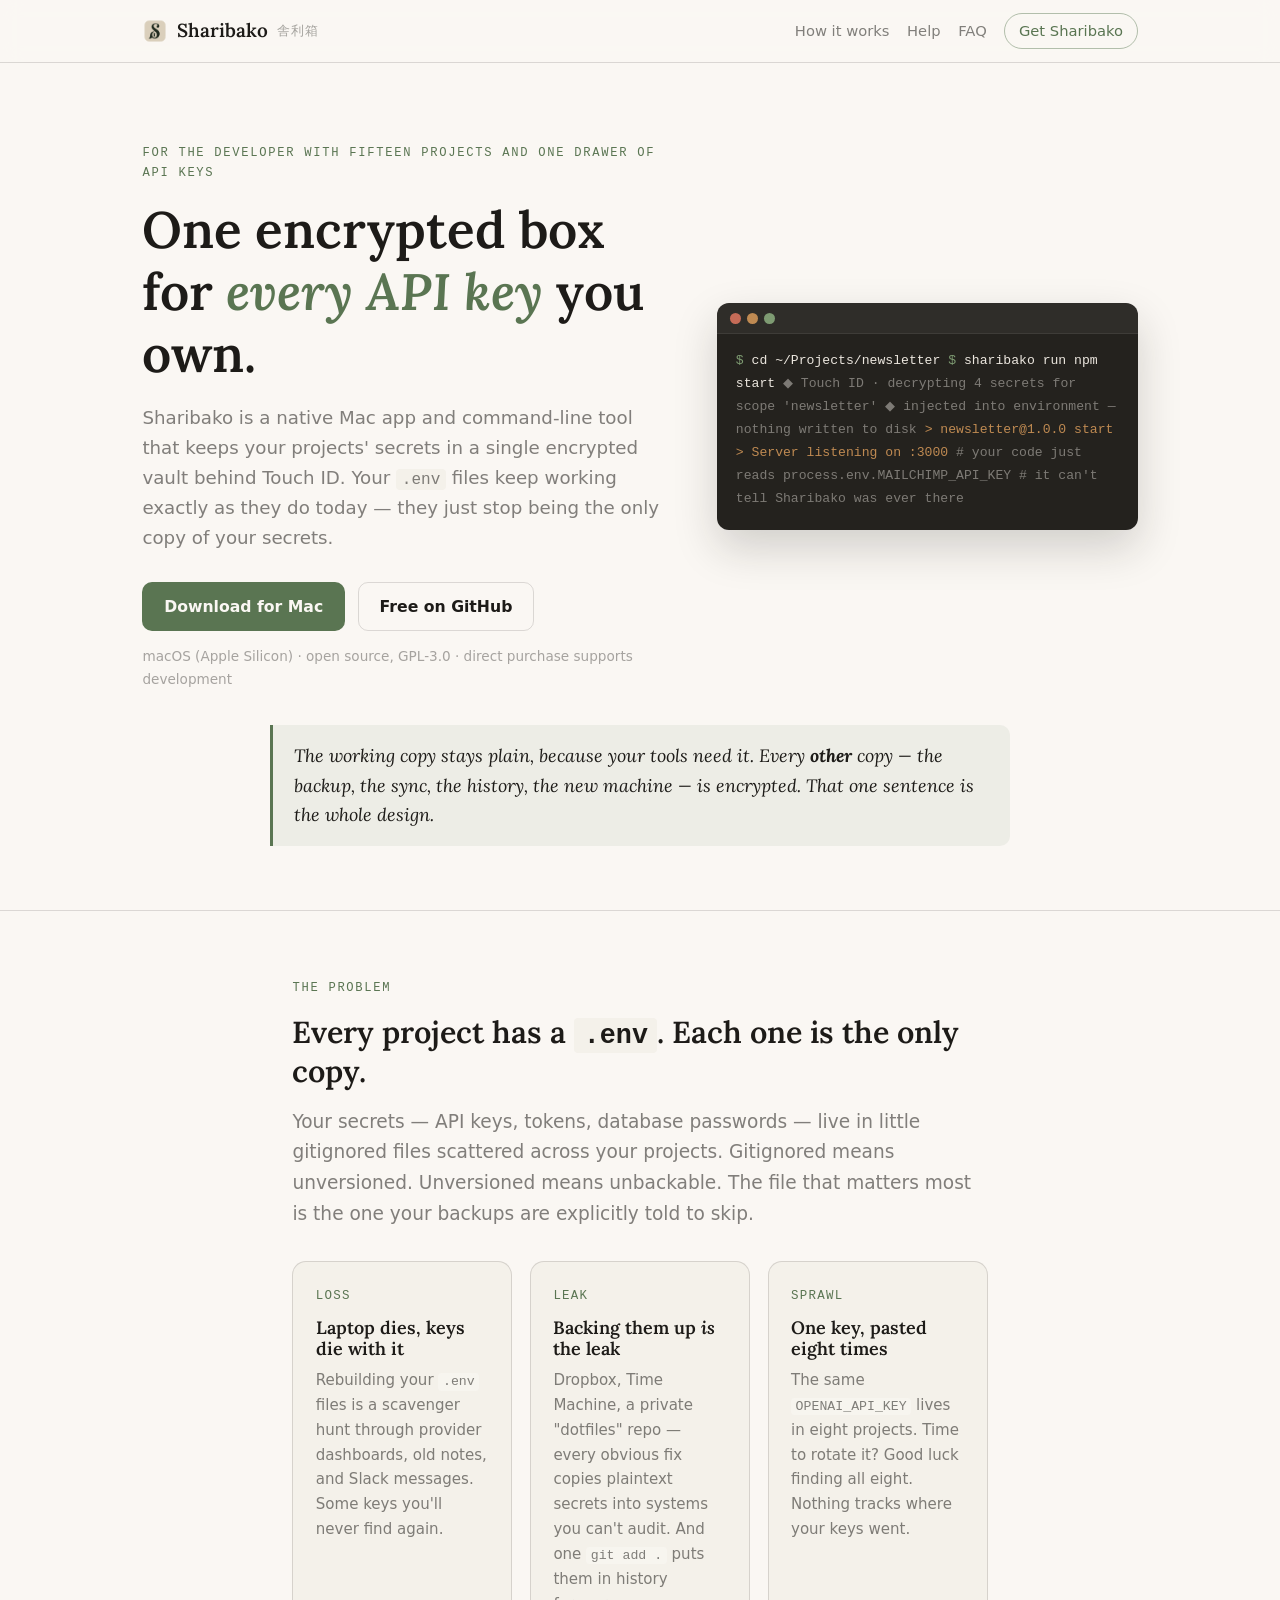
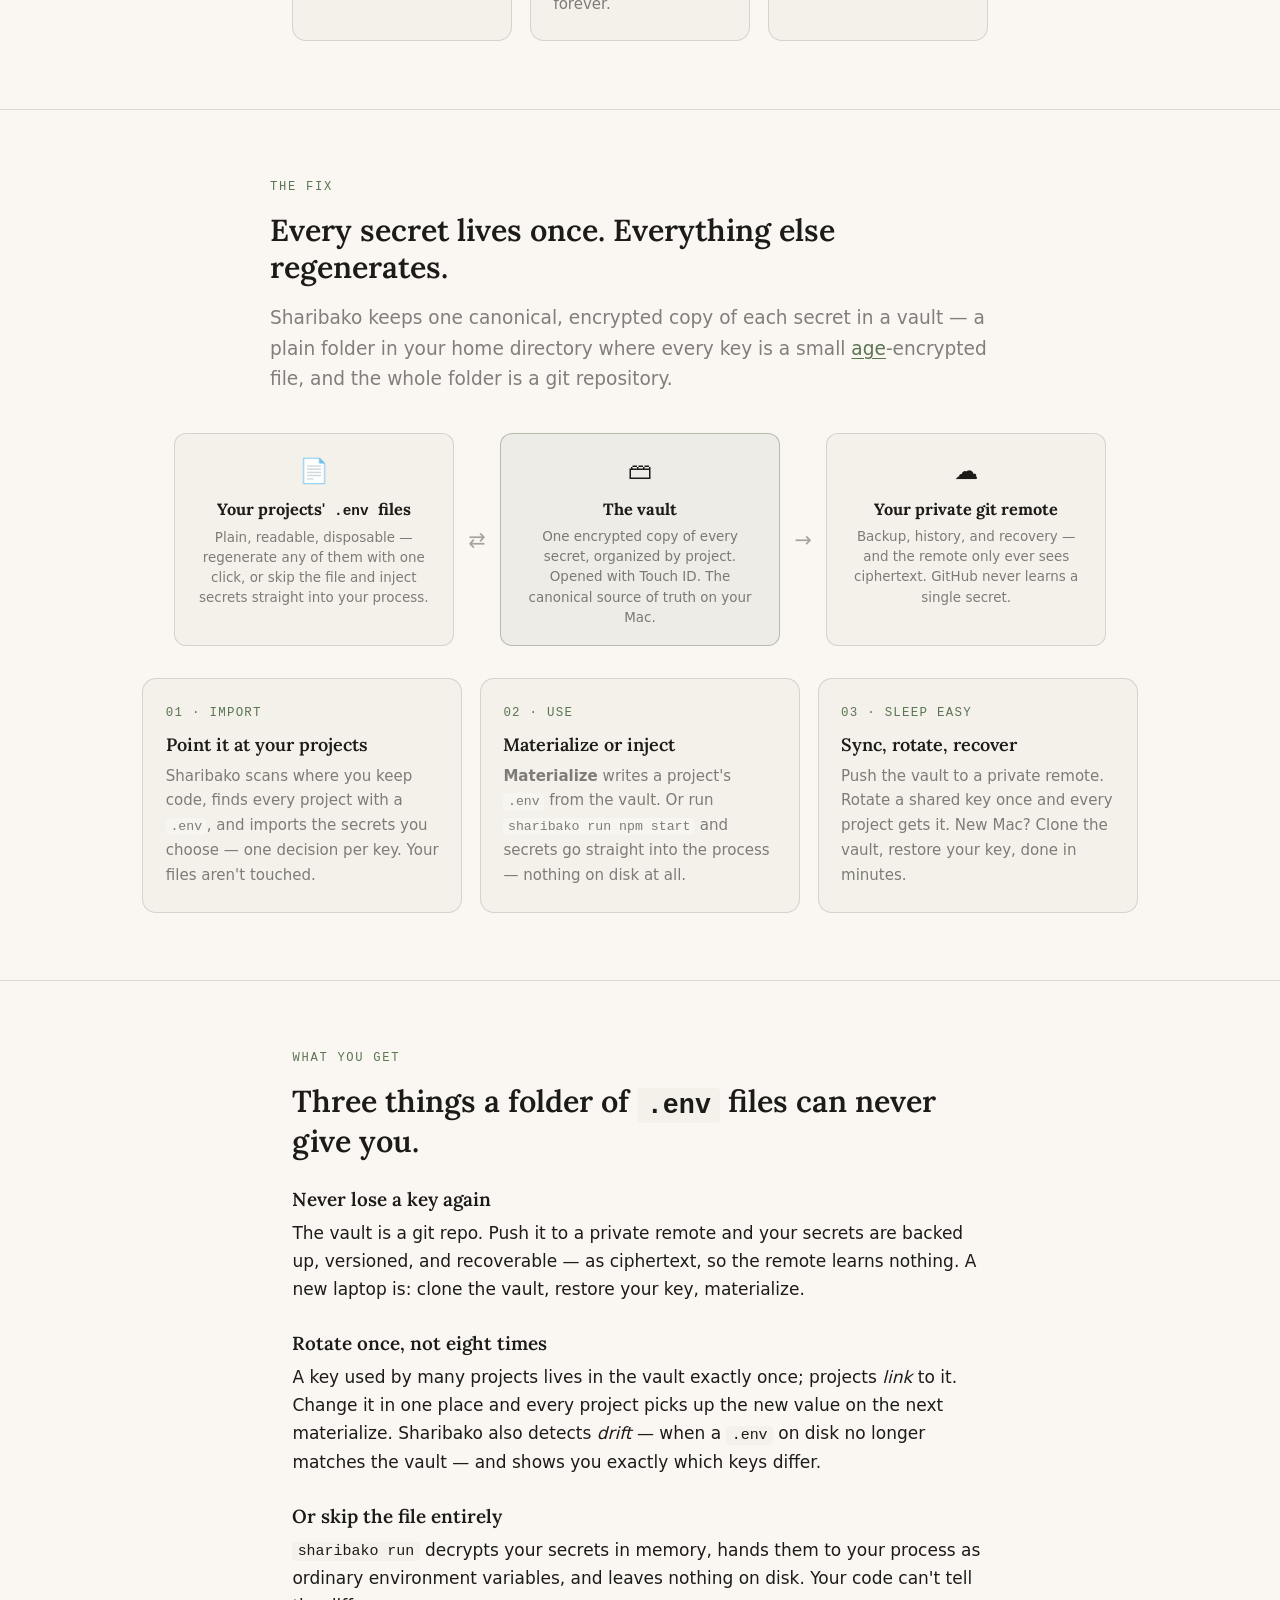
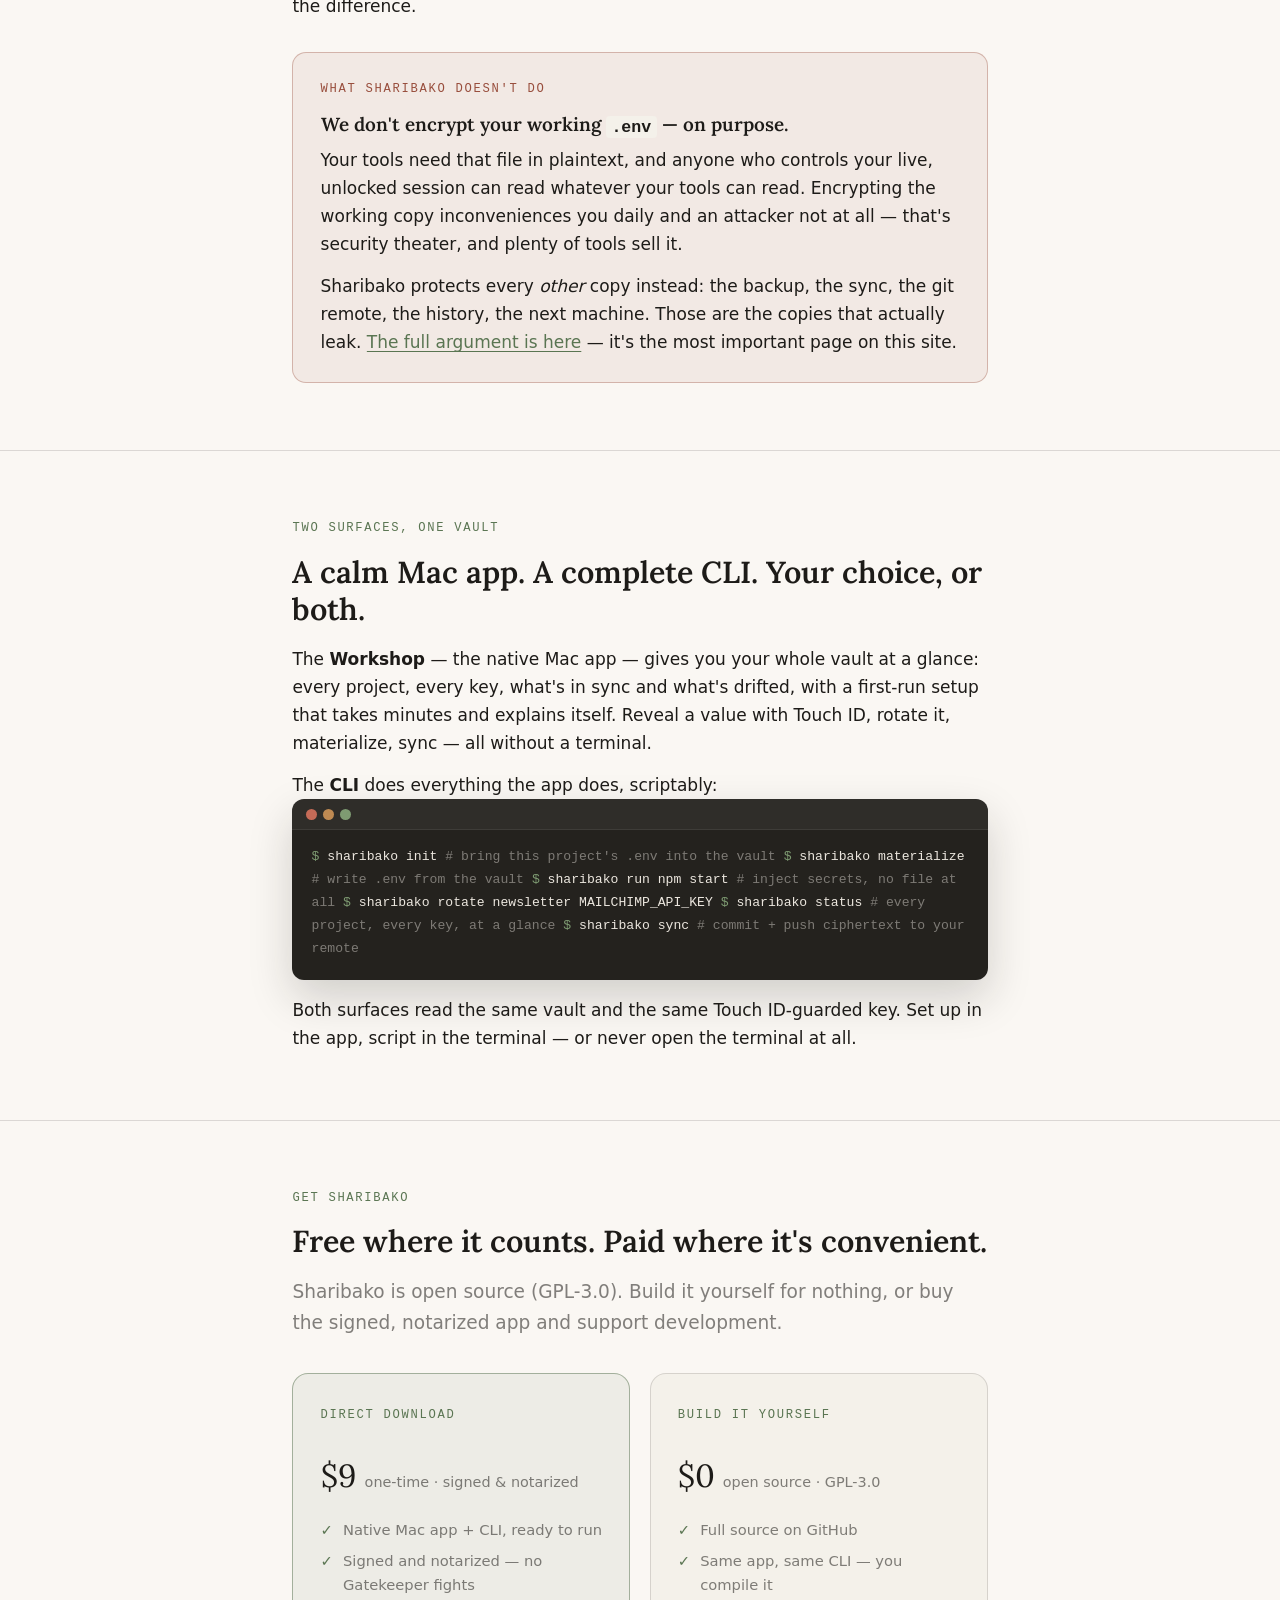
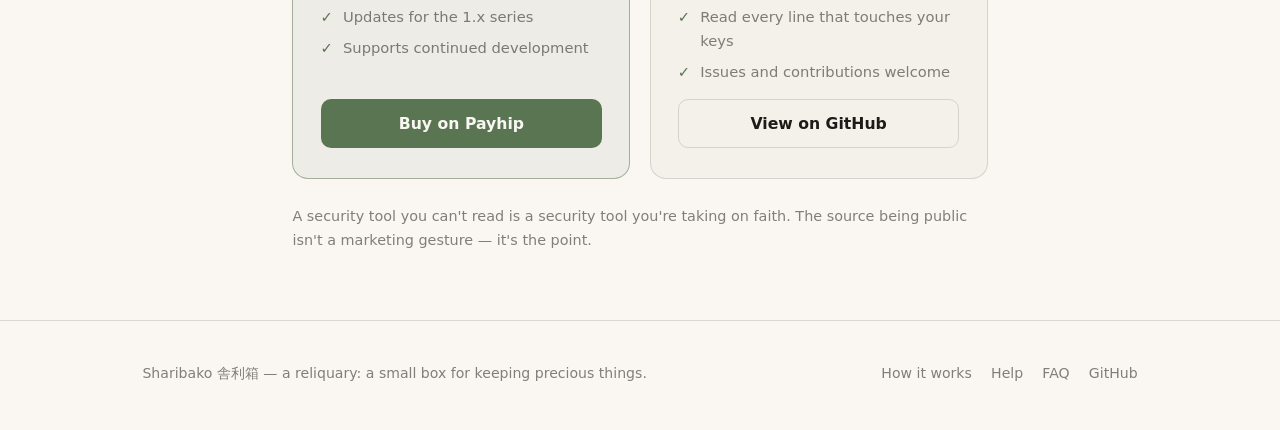
==== index.html @ b9de1b6c "Sharibako site — first pass Landing page (audience-clear hero, theater honesty blurb, Payhip + GitHu" ====
<!DOCTYPE html>
<html lang="en">
<head>
  <meta charset="UTF-8" />
  <meta name="viewport" content="width=device-width, initial-scale=1.0" />
  <title>Sharibako — One encrypted box for every API key you own</title>
  <meta name="description" content="A native Mac app and CLI that keeps your projects' API keys and .env secrets in one encrypted, git-backed vault behind Touch ID. Your .env files keep working — they just stop being the only copy. Free on GitHub or direct download." />
  <meta property="og:type" content="website" />
  <meta property="og:title" content="Sharibako — One encrypted box for every API key you own" />
  <meta property="og:description" content="Your .env files keep working exactly as they do today. They just stop being the only copy of your secrets." />
  <meta property="og:image" content="https://sharibako.sageframe.net/assets/icons/og-image.png" />
  <meta property="og:url" content="https://sharibako.sageframe.net" />
  <link rel="canonical" href="https://sharibako.sageframe.net/" />
  <link rel="icon" type="image/png" sizes="32x32" href="assets/icons/favicon-32.png" />
  <link rel="icon" type="image/png" sizes="192x192" href="assets/icons/favicon-192.png" />
  <link rel="apple-touch-icon" href="assets/icons/apple-touch-icon.png" />
  <link rel="preconnect" href="https://fonts.googleapis.com" />
  <link rel="preconnect" href="https://fonts.gstatic.com" crossorigin />
  <link href="https://fonts.googleapis.com/css2?family=Lora:ital,wght@0,400;0,600;1,400;1,600&display=swap" rel="stylesheet" />
  <link rel="stylesheet" href="assets/css/site.css" />
  <script type="application/ld+json">
  {
    "@context": "https://schema.org",
    "@type": "SoftwareApplication",
    "name": "Sharibako",
    "description": "A native Mac app and CLI that keeps development secrets in one encrypted, git-backed vault behind Touch ID, and regenerates project .env files on demand.",
    "applicationCategory": "DeveloperApplication",
    "operatingSystem": ["macOS"],
    "url": "https://sharibako.sageframe.net",
    "offers": [
      { "@type": "Offer", "price": "0", "priceCurrency": "USD", "description": "Free on GitHub (GPL-3.0)" }
    ],
    "author": { "@type": "Person", "name": "Andrew T. Marcus" },
    "license": "https://www.gnu.org/licenses/gpl-3.0.html"
  }
  </script>
</head>
<body>

<header class="site-header">
  <div class="header-inner">
    <a class="wordmark" href="/">
      <img src="assets/icons/app-icon.png" alt="" />
      Sharibako <span class="kanji">舎利箱</span>
    </a>
    <nav class="site-nav">
      <a href="how-it-works.html">How it works</a>
      <a href="help.html">Help</a>
      <a href="faq.html">FAQ</a>
      <a class="nav-cta" href="#get">Get Sharibako</a>
    </nav>
  </div>
</header>

<!-- ============ HERO ============ -->
<div class="hero">
  <div class="page">
    <div class="hero-grid">
      <div>
        <div class="kicker">For the developer with fifteen projects and one drawer of API keys</div>
        <h1>One encrypted box for <em>every API key</em> you own.</h1>
        <p class="sub">
          Sharibako is a native Mac app and command-line tool that keeps your projects'
          secrets in a single encrypted vault behind Touch&nbsp;ID. Your
          <code>.env</code> files keep working exactly as they do today — they just
          stop being the only copy of your secrets.
        </p>
        <div class="hero-actions">
          <a class="btn btn-primary" href="#get">Download for Mac</a>
          <a class="btn btn-ghost" href="https://github.com/sageframe-no-kaji/sharibako" target="_blank" rel="noopener">Free on GitHub</a>
        </div>
        <p class="hero-note">macOS (Apple Silicon) · open source, GPL-3.0 · direct purchase supports development</p>
      </div>
      <div>
        <div class="terminal" aria-label="Terminal example">
          <div class="terminal-bar"><span></span><span></span><span></span></div>
          <div class="terminal-body"><span class="p">$</span> cd ~/Projects/newsletter
<span class="p">$</span> sharibako run npm start
<span class="c">◆ Touch ID · decrypting 4 secrets for scope 'newsletter'</span>
<span class="c">◆ injected into environment — nothing written to disk</span>

<span class="k">&gt; newsletter@1.0.0 start</span>
<span class="k">&gt; Server listening on :3000</span>

<span class="c"># your code just reads process.env.MAILCHIMP_API_KEY</span>
<span class="c"># it can't tell Sharibako was ever there</span></div>
        </div>
      </div>
    </div>
    <div class="principle narrow">
      The working copy stays plain, because your tools need it.
      Every <strong>other</strong> copy — the backup, the sync, the history, the
      new machine — is encrypted. That one sentence is the whole design.
    </div>
  </div>
</div>

<!-- ============ THE PROBLEM ============ -->
<section>
  <div class="page narrow">
    <div class="kicker">The problem</div>
    <h2>Every project has a <code>.env</code>. Each one is the only copy.</h2>
    <p class="lede">
      Your secrets — API keys, tokens, database passwords — live in little
      gitignored files scattered across your projects. Gitignored means
      unversioned. Unversioned means unbackable. The file that matters most is
      the one your backups are explicitly told to skip.
    </p>
    <div class="cards">
      <div class="card">
        <div class="num">LOSS</div>
        <h3>Laptop dies, keys die with it</h3>
        <p>Rebuilding your <code>.env</code> files is a scavenger hunt through
        provider dashboards, old notes, and Slack messages. Some keys you'll
        never find again.</p>
      </div>
      <div class="card">
        <div class="num">LEAK</div>
        <h3>Backing them up <em>is</em> the leak</h3>
        <p>Dropbox, Time Machine, a private "dotfiles" repo — every obvious fix
        copies plaintext secrets into systems you can't audit. And one
        <code>git add .</code> puts them in history forever.</p>
      </div>
      <div class="card">
        <div class="num">SPRAWL</div>
        <h3>One key, pasted eight times</h3>
        <p>The same <code>OPENAI_API_KEY</code> lives in eight projects. Time to
        rotate it? Good luck finding all eight. Nothing tracks where your keys
        went.</p>
      </div>
    </div>
  </div>
</section>

<!-- ============ HOW IT WORKS ============ -->
<section>
  <div class="page">
    <div class="narrow">
      <div class="kicker">The fix</div>
      <h2>Every secret lives once. Everything else regenerates.</h2>
      <p class="lede">
        Sharibako keeps one canonical, encrypted copy of each secret in a vault —
        a plain folder in your home directory where every key is a small
        <a href="https://age-encryption.org" target="_blank" rel="noopener">age</a>-encrypted
        file, and the whole folder is a git repository.
      </p>
    </div>

    <div class="flow" role="img" aria-label="Diagram: project .env files flow into the encrypted vault, which syncs to a private git remote">
      <div class="flow-node">
        <div class="glyph">📄</div>
        <h4>Your projects' <code>.env</code> files</h4>
        <p>Plain, readable, disposable — regenerate any of them with one click,
        or skip the file and inject secrets straight into your process.</p>
      </div>
      <div class="flow-arrow">⇄</div>
      <div class="flow-node vault">
        <div class="glyph">🗃</div>
        <h4>The vault</h4>
        <p>One encrypted copy of every secret, organized by project. Opened
        with Touch&nbsp;ID. The canonical source of truth on your Mac.</p>
      </div>
      <div class="flow-arrow">→</div>
      <div class="flow-node">
        <div class="glyph">☁︎</div>
        <h4>Your private git remote</h4>
        <p>Backup, history, and recovery — and the remote only ever sees
        ciphertext. GitHub never learns a single secret.</p>
      </div>
    </div>

    <div class="cards">
      <div class="card">
        <div class="num">01 · IMPORT</div>
        <h3>Point it at your projects</h3>
        <p>Sharibako scans where you keep code, finds every project with a
        <code>.env</code>, and imports the secrets you choose — one decision per
        key. Your files aren't touched.</p>
      </div>
      <div class="card">
        <div class="num">02 · USE</div>
        <h3>Materialize or inject</h3>
        <p><strong>Materialize</strong> writes a project's <code>.env</code> from
        the vault. Or run <code>sharibako run npm start</code> and secrets go
        straight into the process — nothing on disk at all.</p>
      </div>
      <div class="card">
        <div class="num">03 · SLEEP EASY</div>
        <h3>Sync, rotate, recover</h3>
        <p>Push the vault to a private remote. Rotate a shared key once and
        every project gets it. New Mac? Clone the vault, restore your key,
        done in minutes.</p>
      </div>
    </div>
  </div>
</section>

<!-- ============ VALUE ============ -->
<section>
  <div class="page narrow">
    <div class="kicker">What you get</div>
    <h2>Three things a folder of <code>.env</code> files can never give you.</h2>

    <h3>Never lose a key again</h3>
    <p>The vault is a git repo. Push it to a private remote and your secrets are
    backed up, versioned, and recoverable — as ciphertext, so the remote learns
    nothing. A new laptop is: clone the vault, restore your key, materialize.</p>

    <h3>Rotate once, not eight times</h3>
    <p>A key used by many projects lives in the vault exactly once; projects
    <em>link</em> to it. Change it in one place and every project picks up the
    new value on the next materialize. Sharibako also detects <em>drift</em> —
    when a <code>.env</code> on disk no longer matches the vault — and shows you
    exactly which keys differ.</p>

    <h3>Or skip the file entirely</h3>
    <p><code>sharibako run</code> decrypts your secrets in memory, hands them to
    your process as ordinary environment variables, and leaves nothing on disk.
    Your code can't tell the difference.</p>

    <div class="callout rust">
      <div class="kicker">What Sharibako doesn't do</div>
      <h3>We don't encrypt your working <code>.env</code> — on purpose.</h3>
      <p>Your tools need that file in plaintext, and anyone who controls your
      live, unlocked session can read whatever your tools can read. Encrypting
      the working copy inconveniences you daily and an attacker not at all —
      that's security theater, and plenty of tools sell it.</p>
      <p>Sharibako protects every <em>other</em> copy instead: the backup, the
      sync, the git remote, the history, the next machine. Those are the copies
      that actually leak. <a href="how-it-works.html#theater">The full argument
      is here</a> — it's the most important page on this site.</p>
    </div>
  </div>
</section>

<!-- ============ TWO SURFACES ============ -->
<section>
  <div class="page narrow">
    <div class="kicker">Two surfaces, one vault</div>
    <h2>A calm Mac app. A complete CLI. Your choice, or both.</h2>
    <p>The <strong>Workshop</strong> — the native Mac app — gives you your whole
    vault at a glance: every project, every key, what's in sync and what's
    drifted, with a first-run setup that takes minutes and explains itself.
    Reveal a value with Touch&nbsp;ID, rotate it, materialize, sync — all
    without a terminal.</p>
    <p>The <strong>CLI</strong> does everything the app does, scriptably:</p>
    <div class="terminal">
      <div class="terminal-bar"><span></span><span></span><span></span></div>
      <div class="terminal-body"><span class="p">$</span> sharibako init          <span class="c"># bring this project's .env into the vault</span>
<span class="p">$</span> sharibako materialize   <span class="c"># write .env from the vault</span>
<span class="p">$</span> sharibako run npm start <span class="c"># inject secrets, no file at all</span>
<span class="p">$</span> sharibako rotate newsletter MAILCHIMP_API_KEY
<span class="p">$</span> sharibako status        <span class="c"># every project, every key, at a glance</span>
<span class="p">$</span> sharibako sync          <span class="c"># commit + push ciphertext to your remote</span></div>
    </div>
    <p style="margin-top:1rem;">Both surfaces read the same vault and the same
    Touch&nbsp;ID-guarded key. Set up in the app, script in the terminal — or
    never open the terminal at all.</p>
  </div>
</section>

<!-- ============ GET IT ============ -->
<section id="get">
  <div class="page narrow">
    <div class="kicker">Get Sharibako</div>
    <h2>Free where it counts. Paid where it's convenient.</h2>
    <p class="lede">Sharibako is open source (GPL-3.0). Build it yourself for
    nothing, or buy the signed, notarized app and support development.</p>

    <div class="pricing">
      <div class="price-card featured">
        <div class="kicker">Direct download</div>
        <!-- TODO: replace with the real Payhip product link + settled price (Deferred Decision #1) -->
        <div class="price">$9 <small>one-time · signed &amp; notarized</small></div>
        <ul>
          <li>Native Mac app + CLI, ready to run</li>
          <li>Signed and notarized — no Gatekeeper fights</li>
          <li>Updates for the 1.x series</li>
          <li>Supports continued development</li>
        </ul>
        <a class="btn btn-primary" href="https://payhip.com/b/XXXXX" target="_blank" rel="noopener">Buy on Payhip</a>
      </div>
      <div class="price-card">
        <div class="kicker">Build it yourself</div>
        <div class="price">$0 <small>open source · GPL-3.0</small></div>
        <ul>
          <li>Full source on GitHub</li>
          <li>Same app, same CLI — you compile it</li>
          <li>Read every line that touches your keys</li>
          <li>Issues and contributions welcome</li>
        </ul>
        <a class="btn btn-ghost" href="https://github.com/sageframe-no-kaji/sharibako" target="_blank" rel="noopener">View on GitHub</a>
      </div>
    </div>

    <p style="margin-top:1.6rem; font-size:0.9rem; color:var(--ink-faint);">
      A security tool you can't read is a security tool you're taking on faith.
      The source being public isn't a marketing gesture — it's the point.
    </p>
  </div>
</section>

<footer class="site-footer">
  <div class="footer-inner">
    <div>Sharibako <span class="kanji">舎利箱</span> — a reliquary: a small box for keeping precious things.</div>
    <div class="footer-links">
      <a href="how-it-works.html">How it works</a>
      <a href="help.html">Help</a>
      <a href="faq.html">FAQ</a>
      <a href="https://github.com/sageframe-no-kaji/sharibako" target="_blank" rel="noopener">GitHub</a>
    </div>
  </div>
</footer>

</body>
</html>
---- assets/css/site.css ----
/* Sharibako — site styles.
   Wears the pālana palette the app itself wears: warm paper grounds,
   moss accent, rust for warnings. Light + dark via prefers-color-scheme. */

:root {
  --ground: #FAF7F3;
  --ground-deep: #F4F1EA;
  --panel: #EDEEF1;
  --ink: #1D1B18;
  --ink-faint: rgba(29, 27, 24, 0.55);
  --ink-ghost: rgba(29, 27, 24, 0.38);
  --accent: #5A7552;
  --accent-deep: #48603F;
  --alarm: #984D3C;
  --umber: #945C2E;
  --hairline: rgba(29, 27, 24, 0.14);
  --wash: rgba(90, 117, 82, 0.08);
  --wash-strong: rgba(90, 117, 82, 0.16);
  --alarm-wash: rgba(152, 77, 60, 0.08);
  --term-bg: #24221E;
  --term-ink: #ECE7DF;
  --serif: "Lora", Georgia, "Times New Roman", serif;
  --sans: -apple-system, BlinkMacSystemFont, "Segoe UI", system-ui, sans-serif;
  --mono: ui-monospace, "SF Mono", SFMono-Regular, Menlo, Consolas, monospace;
}

@media (prefers-color-scheme: dark) {
  :root {
    --ground: #1B1A17;
    --ground-deep: #24221E;
    --panel: #20222A;
    --ink: #ECE7DF;
    --ink-faint: rgba(236, 231, 223, 0.6);
    --ink-ghost: rgba(236, 231, 223, 0.4);
    --accent: #7E9B72;
    --accent-deep: #93AE88;
    --alarm: #C56B57;
    --umber: #BF8A52;
    --hairline: rgba(236, 231, 223, 0.15);
    --wash: rgba(126, 155, 114, 0.13);
    --wash-strong: rgba(126, 155, 114, 0.22);
    --alarm-wash: rgba(197, 107, 87, 0.12);
    --term-bg: #14130F;
    --term-ink: #ECE7DF;
  }
}

* { margin: 0; padding: 0; box-sizing: border-box; }

html { scroll-behavior: smooth; }

body {
  background: var(--ground);
  color: var(--ink);
  font-family: var(--sans);
  font-size: 17px;
  line-height: 1.65;
  -webkit-font-smoothing: antialiased;
}

::selection { background: var(--wash-strong); }

img { max-width: 100%; display: block; }

a { color: var(--accent); text-decoration-thickness: 1px; text-underline-offset: 3px; }
a:hover { color: var(--accent-deep); }

code, .mono {
  font-family: var(--mono);
  font-size: 0.88em;
  background: var(--ground-deep);
  border-radius: 4px;
  padding: 0.1em 0.35em;
}

/* ---------- header ---------- */

.site-header {
  border-bottom: 1px solid var(--hairline);
  background: color-mix(in srgb, var(--ground) 88%, transparent);
  backdrop-filter: blur(10px);
  position: sticky;
  top: 0;
  z-index: 20;
}

.header-inner {
  max-width: 1040px;
  margin: 0 auto;
  padding: 0.8rem 1.4rem;
  display: flex;
  align-items: center;
  gap: 1.2rem;
}

.wordmark {
  display: flex;
  align-items: center;
  gap: 0.55rem;
  text-decoration: none;
  color: var(--ink);
  font-family: var(--serif);
  font-size: 1.18rem;
  font-weight: 600;
}
.wordmark img { width: 26px; height: 26px; border-radius: 6px; }
.wordmark .kanji { font-size: 0.8rem; color: var(--ink-ghost); font-weight: 400; letter-spacing: 0.08em; }

.site-nav { margin-left: auto; display: flex; gap: 1.1rem; align-items: center; }
.site-nav a {
  color: var(--ink-faint);
  text-decoration: none;
  font-size: 0.92rem;
}
.site-nav a:hover { color: var(--ink); }
.site-nav a[aria-current="page"] { color: var(--accent); }
.site-nav .nav-cta {
  color: var(--accent);
  border: 1px solid color-mix(in srgb, var(--accent) 45%, transparent);
  padding: 0.32rem 0.85rem;
  border-radius: 999px;
}
.site-nav .nav-cta:hover { background: var(--wash); color: var(--accent-deep); }

@media (max-width: 640px) {
  .site-nav { gap: 0.75rem; }
  .site-nav a { font-size: 0.85rem; }
  .wordmark .kanji { display: none; }
}

/* ---------- layout ---------- */

.page { max-width: 1040px; margin: 0 auto; padding: 0 1.4rem; }
.narrow { max-width: 740px; margin-left: auto; margin-right: auto; }

section { padding: 4.2rem 0; }
section + section { border-top: 1px solid var(--hairline); }

.kicker {
  font-family: var(--mono);
  font-size: 0.76rem;
  letter-spacing: 0.14em;
  text-transform: uppercase;
  color: var(--accent);
  margin-bottom: 0.9rem;
}

h1, h2, h3 { font-family: var(--serif); font-weight: 600; line-height: 1.22; }
h2 { font-size: 1.9rem; margin-bottom: 1.1rem; }
h3 { font-size: 1.18rem; margin: 1.8rem 0 0.5rem; }

p + p { margin-top: 0.9rem; }
.lede { font-size: 1.16rem; color: var(--ink-faint); }

/* ---------- hero ---------- */

.hero { padding: 5rem 0 4rem; border-bottom: 1px solid var(--hairline); }
.hero-grid { display: grid; grid-template-columns: 1.25fr 1fr; gap: 3rem; align-items: center; }
@media (max-width: 820px) { .hero-grid { grid-template-columns: 1fr; } }

.hero h1 {
  font-size: clamp(2.2rem, 5vw, 3.2rem);
  margin: 0.4rem 0 1.1rem;
}
.hero h1 em { font-style: italic; color: var(--accent); }

.hero .sub { font-size: 1.14rem; color: var(--ink-faint); max-width: 34em; }

.hero-actions { display: flex; gap: 0.8rem; margin-top: 1.8rem; flex-wrap: wrap; align-items: center; }

.btn {
  display: inline-flex;
  align-items: center;
  gap: 0.45rem;
  font-size: 0.98rem;
  font-weight: 550;
  text-decoration: none;
  border-radius: 10px;
  padding: 0.65rem 1.3rem;
  border: 1px solid transparent;
}
.btn-primary { background: var(--accent); color: #FAF7F3; }
.btn-primary:hover { background: var(--accent-deep); color: #FAF7F3; }
.btn-ghost { border-color: var(--hairline); color: var(--ink); }
.btn-ghost:hover { background: var(--ground-deep); color: var(--ink); }

.hero-note { font-size: 0.85rem; color: var(--ink-ghost); margin-top: 0.9rem; }

/* the one-sentence principle block */
.principle {
  margin-top: 2.2rem;
  border-left: 3px solid var(--accent);
  background: var(--wash);
  border-radius: 0 10px 10px 0;
  padding: 1rem 1.3rem;
  font-family: var(--serif);
  font-size: 1.12rem;
  font-style: italic;
}

/* ---------- terminal mock ---------- */

.terminal {
  background: var(--term-bg);
  color: var(--term-ink);
  border-radius: 12px;
  box-shadow: 0 18px 44px rgba(29, 27, 24, 0.18);
  overflow: hidden;
  font-family: var(--mono);
  font-size: 0.82rem;
  line-height: 1.75;
}
.terminal-bar {
  display: flex;
  gap: 6px;
  padding: 0.6rem 0.85rem;
  background: rgba(255, 255, 255, 0.05);
  border-bottom: 1px solid rgba(255, 255, 255, 0.07);
}
.terminal-bar span { width: 11px; height: 11px; border-radius: 50%; background: rgba(255,255,255,0.16); }
.terminal-bar span:first-child { background: #C56B57; }
.terminal-bar span:nth-child(2) { background: #BF8A52; }
.terminal-bar span:nth-child(3) { background: #7E9B72; }
.terminal-body { padding: 1rem 1.2rem 1.2rem; overflow-x: auto; }
.terminal-body .p { color: #7E9B72; }
.terminal-body .c { color: rgba(236, 231, 223, 0.45); }
.terminal-body .k { color: #BF8A52; }

/* ---------- flow diagram ---------- */

.flow {
  display: flex;
  align-items: stretch;
  gap: 0;
  margin: 2.4rem 0 0.6rem;
  flex-wrap: wrap;
  justify-content: center;
}
.flow-node {
  flex: 1 1 200px;
  max-width: 280px;
  border: 1px solid var(--hairline);
  border-radius: 12px;
  background: var(--ground-deep);
  padding: 1.1rem 1.2rem;
  text-align: center;
}
.flow-node.vault {
  background: var(--wash);
  border-color: color-mix(in srgb, var(--accent) 40%, transparent);
}
.flow-node .glyph { font-size: 1.5rem; margin-bottom: 0.3rem; }
.flow-node h4 { font-family: var(--serif); font-size: 1.02rem; margin-bottom: 0.25rem; }
.flow-node p { font-size: 0.84rem; color: var(--ink-faint); line-height: 1.5; }
.flow-arrow {
  align-self: center;
  padding: 0 0.9rem;
  color: var(--ink-ghost);
  font-size: 1.3rem;
}
@media (max-width: 760px) {
  .flow { flex-direction: column; align-items: center; }
  .flow-arrow { transform: rotate(90deg); padding: 0.4rem 0; }
  .flow-node { width: 100%; max-width: 380px; }
}

/* ---------- cards ---------- */

.cards { display: grid; grid-template-columns: repeat(3, 1fr); gap: 1.1rem; margin-top: 2rem; }
@media (max-width: 820px) { .cards { grid-template-columns: 1fr; } }

.card {
  border: 1px solid var(--hairline);
  border-radius: 14px;
  padding: 1.5rem 1.4rem;
  background: var(--ground-deep);
}
.card .num {
  font-family: var(--mono);
  font-size: 0.78rem;
  color: var(--accent);
  letter-spacing: 0.1em;
  margin-bottom: 0.6rem;
}
.card h3 { font-size: 1.12rem; margin: 0 0 0.5rem; }
.card p { font-size: 0.94rem; color: var(--ink-faint); }
.card code { background: color-mix(in srgb, var(--ground) 70%, transparent); }

/* ---------- honesty / callout blocks ---------- */

.callout {
  border: 1px solid var(--hairline);
  border-radius: 14px;
  padding: 1.6rem 1.7rem;
  margin-top: 2rem;
  background: var(--ground-deep);
}
.callout.rust {
  border-color: color-mix(in srgb, var(--alarm) 35%, transparent);
  background: var(--alarm-wash);
}
.callout h3 { margin-top: 0; }
.callout .kicker { color: var(--alarm); }

/* ---------- pricing ---------- */

.pricing { display: grid; grid-template-columns: 1fr 1fr; gap: 1.2rem; margin-top: 2.2rem; }
@media (max-width: 720px) { .pricing { grid-template-columns: 1fr; } }
.price-card {
  border: 1px solid var(--hairline);
  border-radius: 16px;
  padding: 1.9rem 1.7rem;
  background: var(--ground-deep);
  display: flex;
  flex-direction: column;
  gap: 0.7rem;
}
.price-card.featured { border-color: color-mix(in srgb, var(--accent) 50%, transparent); background: var(--wash); }
.price-card .price { font-family: var(--serif); font-size: 2rem; }
.price-card .price small { font-size: 0.9rem; color: var(--ink-faint); font-family: var(--sans); }
.price-card ul { list-style: none; font-size: 0.92rem; color: var(--ink-faint); }
.price-card li { padding: 0.22rem 0 0.22rem 1.4rem; position: relative; }
.price-card li::before { content: "✓"; position: absolute; left: 0; color: var(--accent); }
.price-card .btn { margin-top: auto; justify-content: center; }

/* ---------- prose pages (how-it-works, help) ---------- */

.prose { padding: 3.2rem 0 4.5rem; }
.prose h1 { font-size: clamp(1.9rem, 4.5vw, 2.6rem); margin-bottom: 0.6rem; }
.prose h2 { font-size: 1.5rem; margin: 2.6rem 0 0.8rem; padding-top: 2rem; border-top: 1px solid var(--hairline); }
.prose h2:first-of-type { border-top: none; padding-top: 0; }
.prose h3 { font-size: 1.12rem; }
.prose ul, .prose ol { padding-left: 1.4rem; margin: 0.8rem 0; }
.prose li { margin: 0.35rem 0; }
.prose li::marker { color: var(--accent); }
.prose table { border-collapse: collapse; width: 100%; margin: 1.2rem 0; font-size: 0.92rem; display: block; overflow-x: auto; }
.prose th, .prose td { text-align: left; padding: 0.55rem 0.9rem; border-bottom: 1px solid var(--hairline); }
.prose th { font-family: var(--mono); font-size: 0.75rem; letter-spacing: 0.08em; text-transform: uppercase; color: var(--ink-faint); }
.prose blockquote {
  border-left: 3px solid var(--accent);
  background: var(--wash);
  border-radius: 0 10px 10px 0;
  padding: 0.9rem 1.2rem;
  margin: 1.2rem 0;
  font-family: var(--serif);
  font-style: italic;
}
.prose pre {
  background: var(--term-bg);
  color: var(--term-ink);
  font-family: var(--mono);
  font-size: 0.82rem;
  line-height: 1.7;
  border-radius: 10px;
  padding: 1rem 1.2rem;
  overflow-x: auto;
  margin: 1rem 0;
}
.prose pre code { background: none; padding: 0; font-size: inherit; }

/* two-column help layout */
.help-layout { display: grid; grid-template-columns: 220px 1fr; gap: 3rem; align-items: start; padding: 3rem 0 4.5rem; }
@media (max-width: 860px) { .help-layout { grid-template-columns: 1fr; } .help-toc { position: static; } }
.help-toc {
  position: sticky;
  top: 4.6rem;
  font-size: 0.88rem;
  border-left: 1px solid var(--hairline);
  padding-left: 1rem;
}
.help-toc a { display: block; color: var(--ink-faint); text-decoration: none; padding: 0.22rem 0; }
.help-toc a:hover { color: var(--accent); }
.help-toc .toc-head { font-family: var(--mono); font-size: 0.72rem; letter-spacing: 0.12em; text-transform: uppercase; color: var(--ink-ghost); margin: 0.9rem 0 0.3rem; }
.help-toc .toc-head:first-child { margin-top: 0; }

/* ---------- FAQ ---------- */

.faq-list { margin-top: 2rem; }
.faq-list details {
  border-bottom: 1px solid var(--hairline);
  padding: 0.3rem 0;
}
.faq-list summary {
  cursor: pointer;
  font-family: var(--serif);
  font-size: 1.08rem;
  font-weight: 600;
  padding: 0.9rem 2rem 0.9rem 0;
  list-style: none;
  position: relative;
}
.faq-list summary::-webkit-details-marker { display: none; }
.faq-list summary::after {
  content: "+";
  position: absolute;
  right: 0.2rem;
  top: 50%;
  transform: translateY(-50%);
  color: var(--accent);
  font-family: var(--mono);
  font-size: 1.1rem;
}
.faq-list details[open] summary::after { content: "–"; }
.faq-list .answer { padding: 0 0 1.2rem; color: var(--ink-faint); max-width: 60em; }
.faq-list .answer strong { color: var(--ink); }

/* ---------- footer ---------- */

.site-footer {
  border-top: 1px solid var(--hairline);
  padding: 2.6rem 0 3.2rem;
  font-size: 0.88rem;
  color: var(--ink-faint);
}
.footer-inner { max-width: 1040px; margin: 0 auto; padding: 0 1.4rem; display: flex; flex-wrap: wrap; gap: 1.4rem; justify-content: space-between; align-items: center; }
.footer-links { display: flex; gap: 1.2rem; flex-wrap: wrap; }
.footer-links a { color: var(--ink-faint); text-decoration: none; }
.footer-links a:hover { color: var(--accent); }
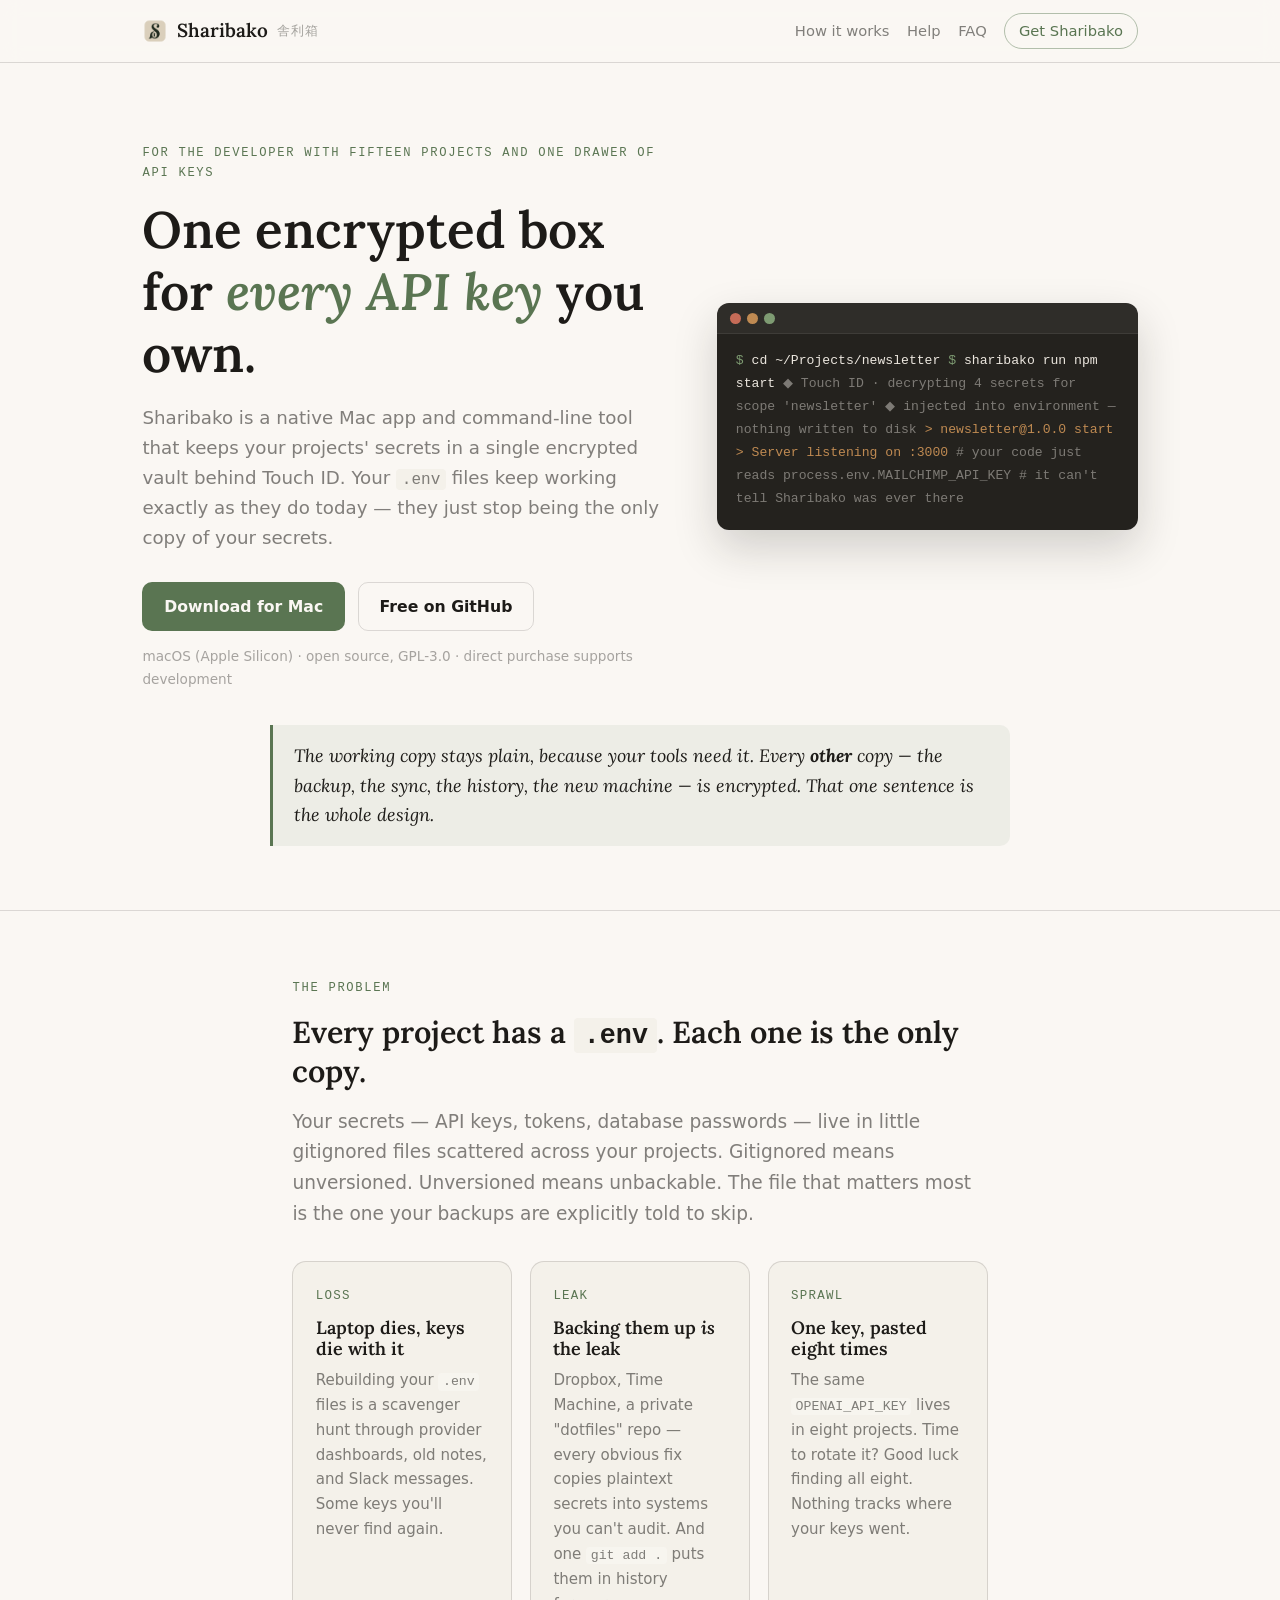
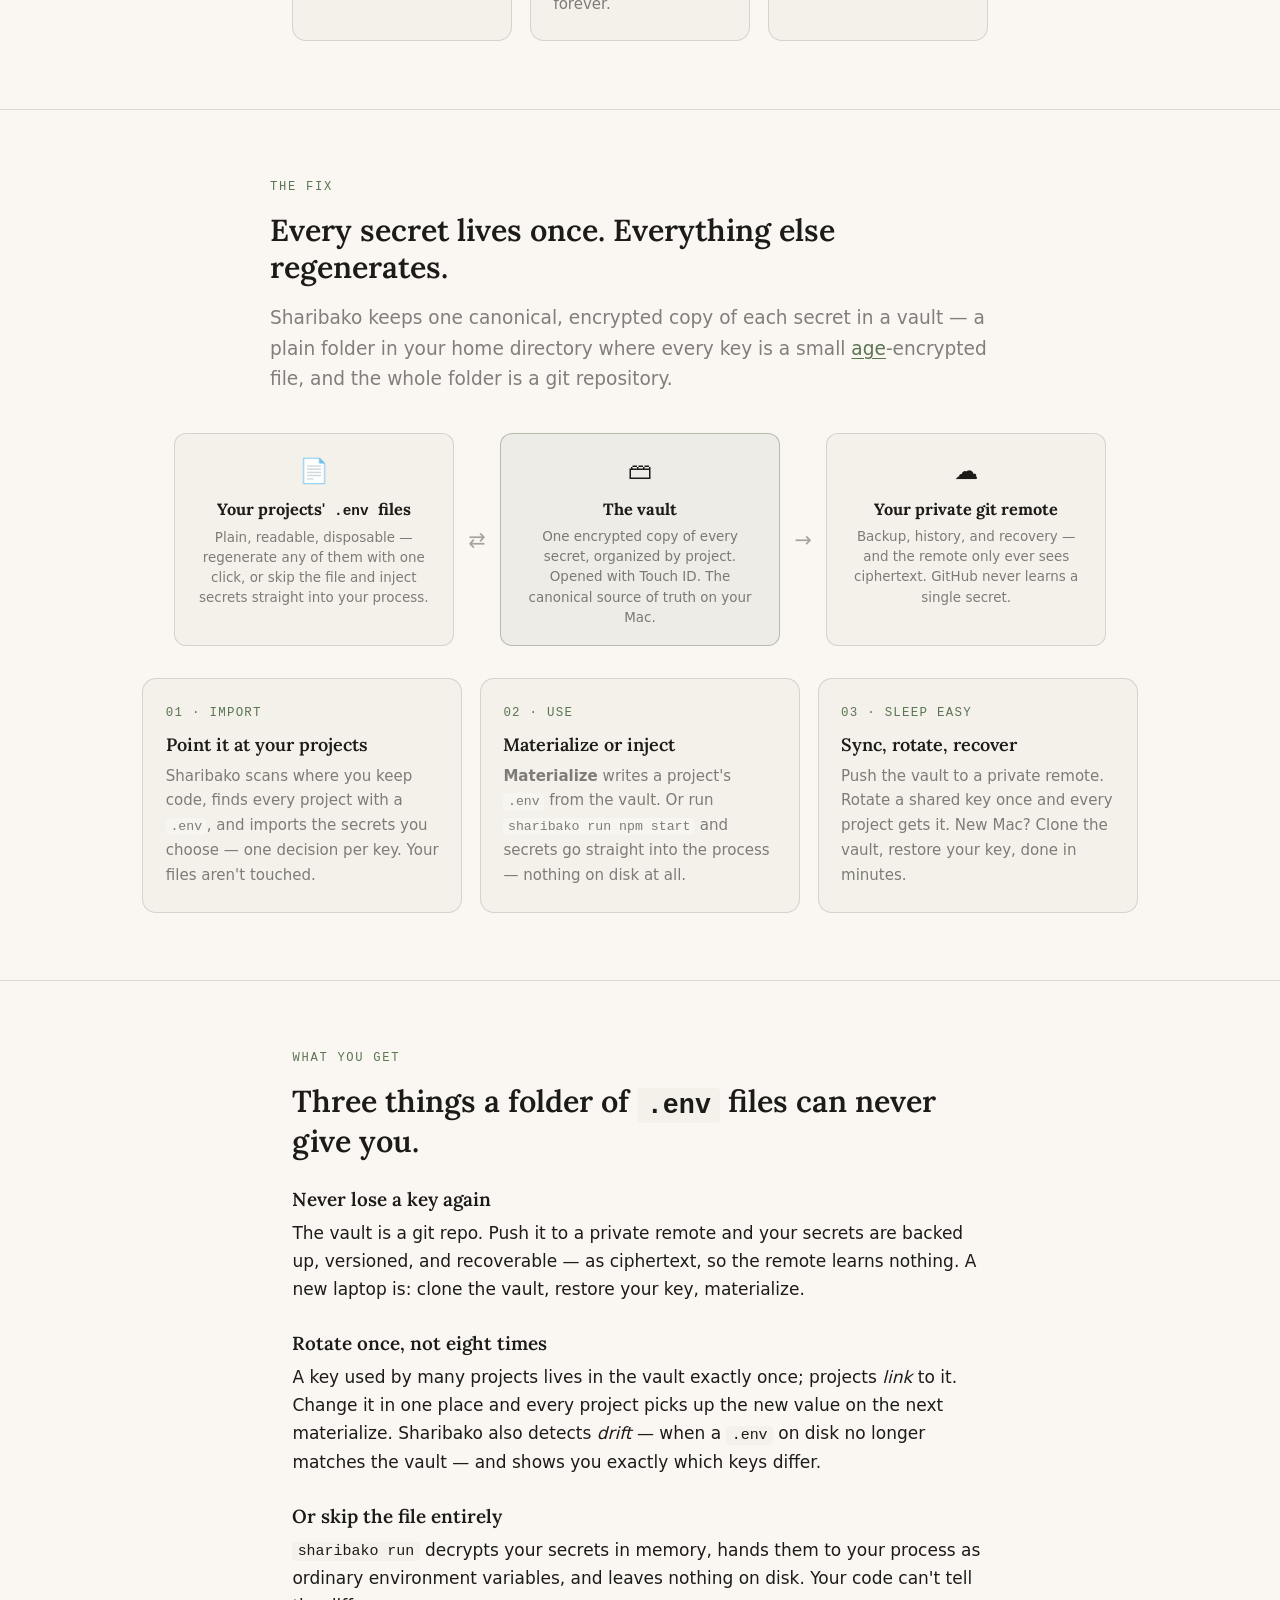
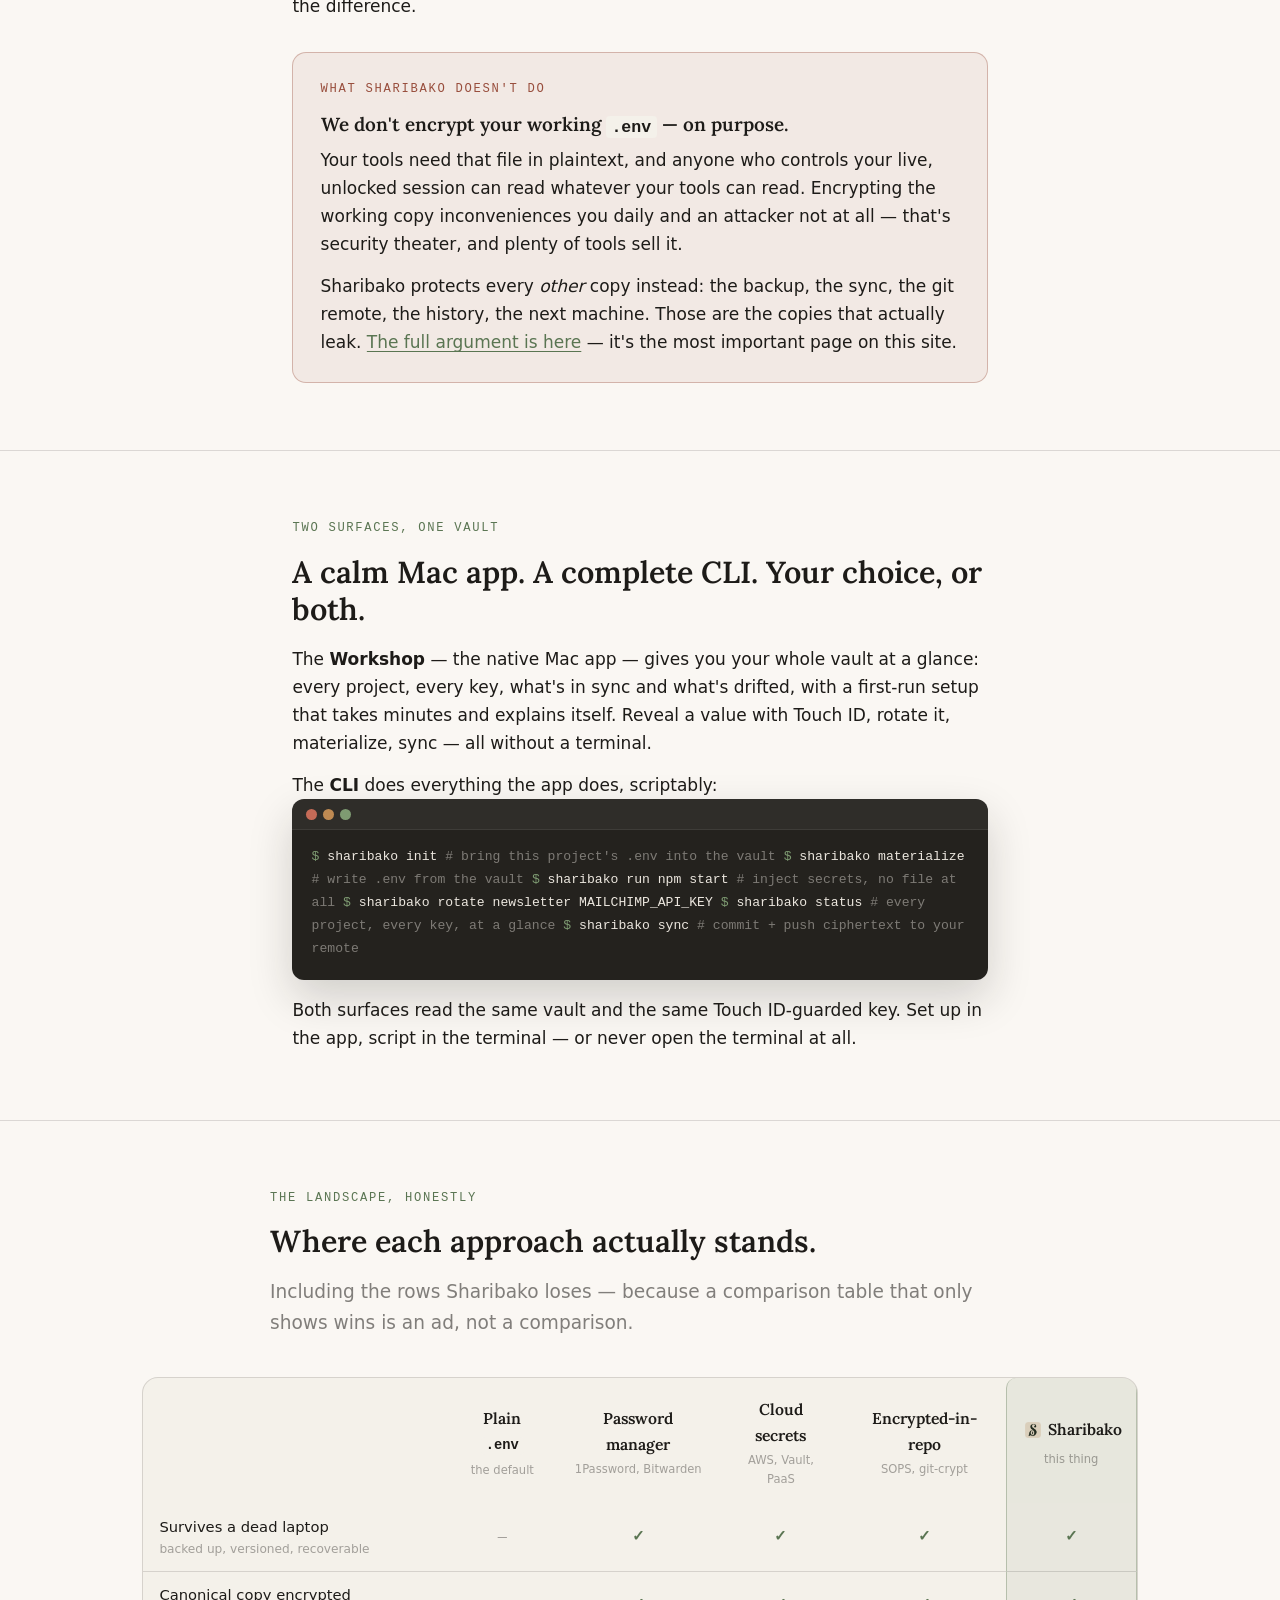
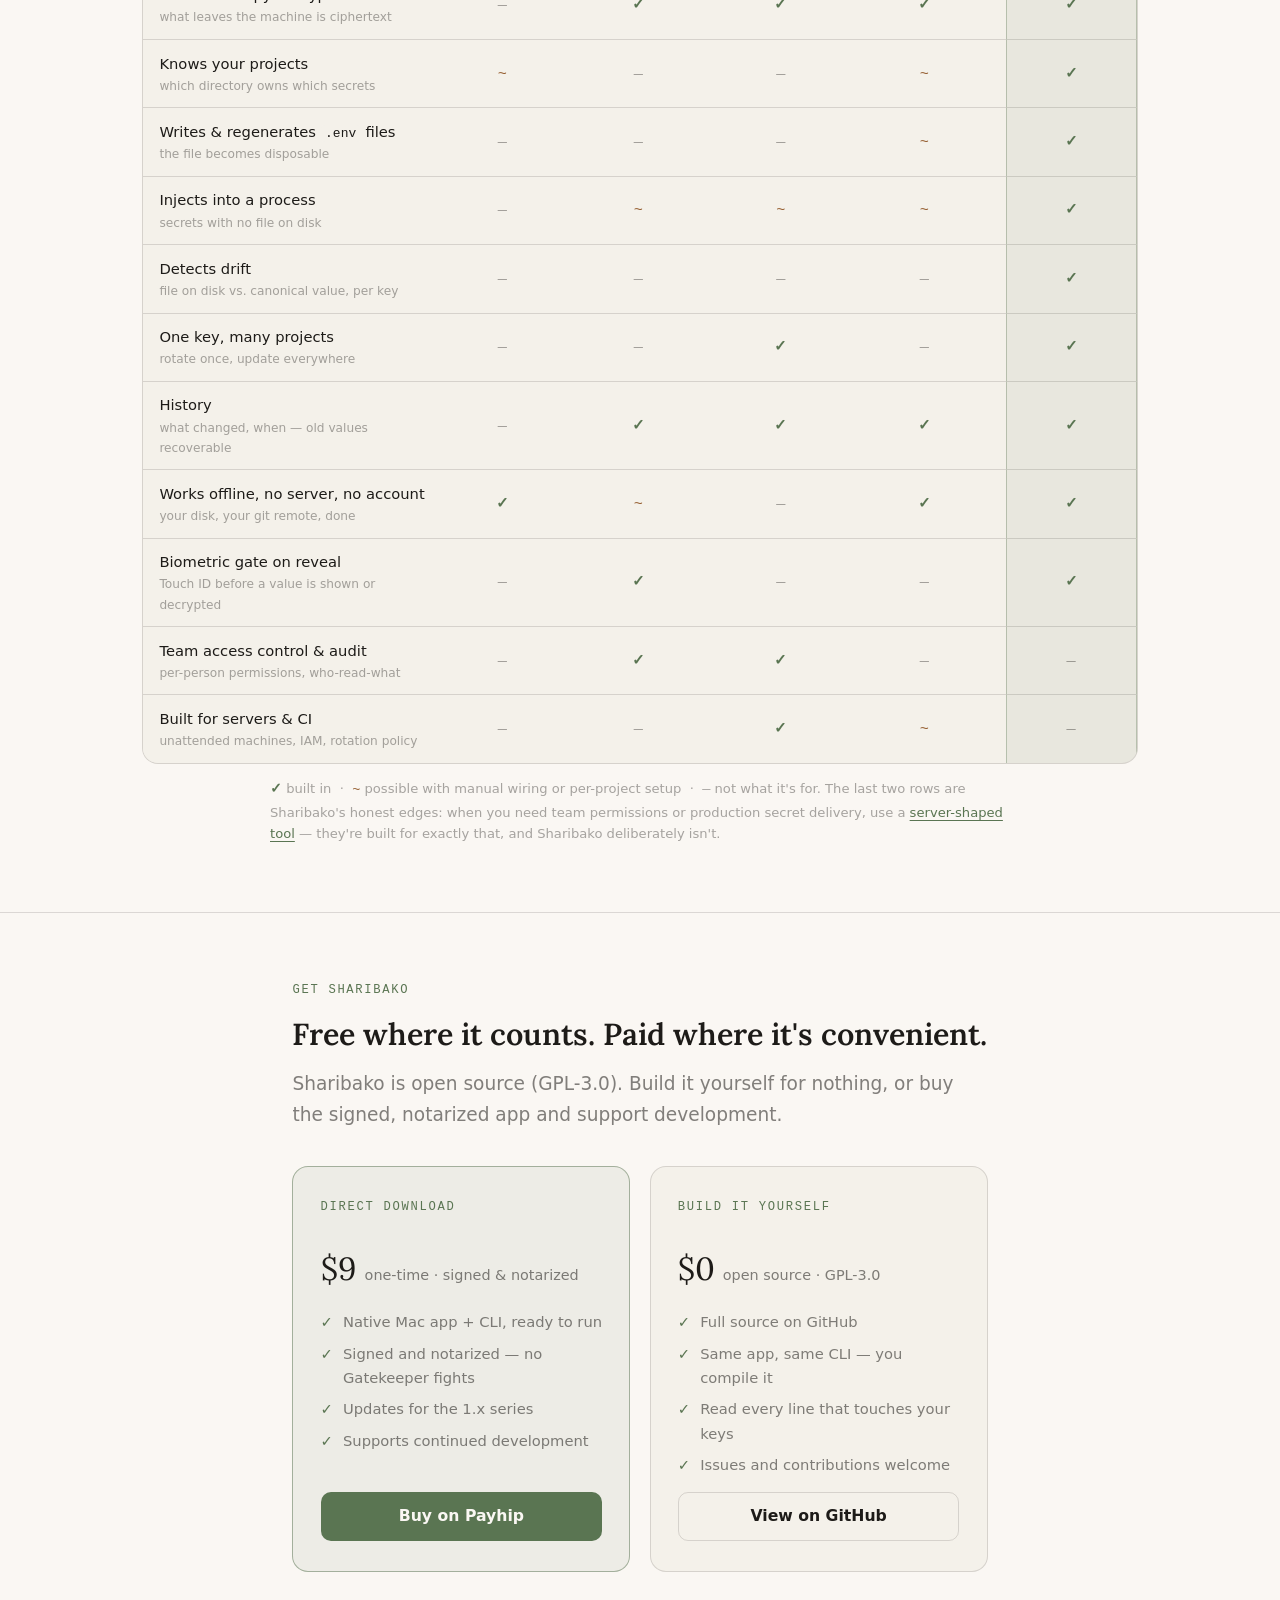
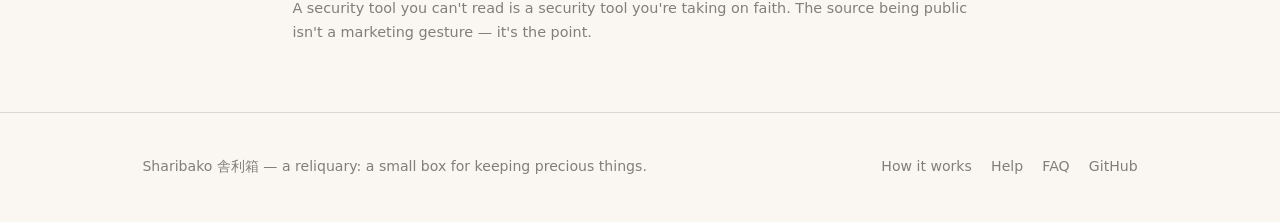
==== commit 886d1f62: "landing: comparison matrix — capability rows vs the honest landscape Twelve capability rows across p" ====
--- a/index.html
+++ b/index.html
@@ -259,6 +259,140 @@
   </div>
 </section>
 
+<!-- ============ COMPARISON ============ -->
+<section id="compare">
+  <div class="page">
+    <div class="narrow">
+      <div class="kicker">The landscape, honestly</div>
+      <h2>Where each approach actually stands.</h2>
+      <p class="lede">Including the rows Sharibako loses — because a
+      comparison table that only shows wins is an ad, not a comparison.</p>
+    </div>
+
+    <div class="compare-wrap">
+      <table class="compare">
+        <thead>
+          <tr>
+            <th scope="col" aria-label="Capability"></th>
+            <th scope="col">Plain <code>.env</code><span class="col-note">the default</span></th>
+            <th scope="col">Password manager<span class="col-note">1Password, Bitwarden</span></th>
+            <th scope="col">Cloud secrets<span class="col-note">AWS, Vault, PaaS</span></th>
+            <th scope="col">Encrypted-in-repo<span class="col-note">SOPS, git-crypt</span></th>
+            <th scope="col" class="hero-col"><span class="badge"><img src="assets/icons/app-icon.png" alt="" />Sharibako</span><span class="col-note">this thing</span></th>
+          </tr>
+        </thead>
+        <tbody>
+          <tr>
+            <th scope="row">Survives a dead laptop<small>backed up, versioned, recoverable</small></th>
+            <td><span class="mark no">—</span></td>
+            <td><span class="mark yes">✓</span></td>
+            <td><span class="mark yes">✓</span></td>
+            <td><span class="mark yes">✓</span></td>
+            <td class="hero-col"><span class="mark yes">✓</span></td>
+          </tr>
+          <tr>
+            <th scope="row">Canonical copy encrypted<small>what leaves the machine is ciphertext</small></th>
+            <td><span class="mark no">—</span></td>
+            <td><span class="mark yes">✓</span></td>
+            <td><span class="mark yes">✓</span></td>
+            <td><span class="mark yes">✓</span></td>
+            <td class="hero-col"><span class="mark yes">✓</span></td>
+          </tr>
+          <tr>
+            <th scope="row">Knows your projects<small>which directory owns which secrets</small></th>
+            <td><span class="mark part">~</span></td>
+            <td><span class="mark no">—</span></td>
+            <td><span class="mark no">—</span></td>
+            <td><span class="mark part">~</span></td>
+            <td class="hero-col"><span class="mark yes">✓</span></td>
+          </tr>
+          <tr>
+            <th scope="row">Writes &amp; regenerates <code>.env</code> files<small>the file becomes disposable</small></th>
+            <td><span class="mark no">—</span></td>
+            <td><span class="mark no">—</span></td>
+            <td><span class="mark no">—</span></td>
+            <td><span class="mark part">~</span></td>
+            <td class="hero-col"><span class="mark yes">✓</span></td>
+          </tr>
+          <tr>
+            <th scope="row">Injects into a process<small>secrets with no file on disk</small></th>
+            <td><span class="mark no">—</span></td>
+            <td><span class="mark part">~</span></td>
+            <td><span class="mark part">~</span></td>
+            <td><span class="mark part">~</span></td>
+            <td class="hero-col"><span class="mark yes">✓</span></td>
+          </tr>
+          <tr>
+            <th scope="row">Detects drift<small>file on disk vs. canonical value, per key</small></th>
+            <td><span class="mark no">—</span></td>
+            <td><span class="mark no">—</span></td>
+            <td><span class="mark no">—</span></td>
+            <td><span class="mark no">—</span></td>
+            <td class="hero-col"><span class="mark yes">✓</span></td>
+          </tr>
+          <tr>
+            <th scope="row">One key, many projects<small>rotate once, update everywhere</small></th>
+            <td><span class="mark no">—</span></td>
+            <td><span class="mark no">—</span></td>
+            <td><span class="mark yes">✓</span></td>
+            <td><span class="mark no">—</span></td>
+            <td class="hero-col"><span class="mark yes">✓</span></td>
+          </tr>
+          <tr>
+            <th scope="row">History<small>what changed, when — old values recoverable</small></th>
+            <td><span class="mark no">—</span></td>
+            <td><span class="mark yes">✓</span></td>
+            <td><span class="mark yes">✓</span></td>
+            <td><span class="mark yes">✓</span></td>
+            <td class="hero-col"><span class="mark yes">✓</span></td>
+          </tr>
+          <tr>
+            <th scope="row">Works offline, no server, no account<small>your disk, your git remote, done</small></th>
+            <td><span class="mark yes">✓</span></td>
+            <td><span class="mark part">~</span></td>
+            <td><span class="mark no">—</span></td>
+            <td><span class="mark yes">✓</span></td>
+            <td class="hero-col"><span class="mark yes">✓</span></td>
+          </tr>
+          <tr>
+            <th scope="row">Biometric gate on reveal<small>Touch ID before a value is shown or decrypted</small></th>
+            <td><span class="mark no">—</span></td>
+            <td><span class="mark yes">✓</span></td>
+            <td><span class="mark no">—</span></td>
+            <td><span class="mark no">—</span></td>
+            <td class="hero-col"><span class="mark yes">✓</span></td>
+          </tr>
+          <tr>
+            <th scope="row">Team access control &amp; audit<small>per-person permissions, who-read-what</small></th>
+            <td><span class="mark no">—</span></td>
+            <td><span class="mark yes">✓</span></td>
+            <td><span class="mark yes">✓</span></td>
+            <td><span class="mark no">—</span></td>
+            <td class="hero-col"><span class="mark no">—</span></td>
+          </tr>
+          <tr>
+            <th scope="row">Built for servers &amp; CI<small>unattended machines, IAM, rotation policy</small></th>
+            <td><span class="mark no">—</span></td>
+            <td><span class="mark no">—</span></td>
+            <td><span class="mark yes">✓</span></td>
+            <td><span class="mark part">~</span></td>
+            <td class="hero-col"><span class="mark no">—</span></td>
+          </tr>
+        </tbody>
+      </table>
+    </div>
+    <p class="compare-foot narrow" style="margin-left:auto;margin-right:auto;">
+      <span class="mark yes">✓</span> built in &nbsp;·&nbsp;
+      <span class="mark part">~</span> possible with manual wiring or per-project setup &nbsp;·&nbsp;
+      <span class="mark no">—</span> not what it's for.
+      The last two rows are Sharibako's honest edges: when you need team
+      permissions or production secret delivery, use a
+      <a href="how-it-works.html#options">server-shaped tool</a> — they're
+      built for exactly that, and Sharibako deliberately isn't.
+    </p>
+  </div>
+</section>
+
 <!-- ============ GET IT ============ -->
 <section id="get">
   <div class="page narrow">
--- a/assets/css/site.css
+++ b/assets/css/site.css
@@ -416,3 +416,85 @@
 .footer-links { display: flex; gap: 1.2rem; flex-wrap: wrap; }
 .footer-links a { color: var(--ink-faint); text-decoration: none; }
 .footer-links a:hover { color: var(--accent); }
+
+/* ---------- comparison matrix ---------- */
+
+.compare-wrap {
+  margin-top: 2.4rem;
+  border: 1px solid var(--hairline);
+  border-radius: 16px;
+  background: var(--ground-deep);
+  overflow-x: auto;
+  -webkit-overflow-scrolling: touch;
+}
+.compare {
+  border-collapse: separate;
+  border-spacing: 0;
+  width: 100%;
+  min-width: 760px;
+  font-size: 0.92rem;
+}
+.compare th, .compare td {
+  padding: 0.72rem 1rem;
+  text-align: center;
+  border-bottom: 1px solid var(--hairline);
+  vertical-align: middle;
+}
+.compare tr:last-child th, .compare tr:last-child td { border-bottom: none; }
+.compare thead th {
+  font-family: var(--serif);
+  font-size: 0.98rem;
+  font-weight: 600;
+  padding-top: 1.2rem;
+  padding-bottom: 0.9rem;
+}
+.compare thead .col-note {
+  display: block;
+  font-family: var(--sans);
+  font-size: 0.72rem;
+  font-weight: 400;
+  color: var(--ink-ghost);
+  margin-top: 0.15rem;
+}
+.compare tbody th {
+  text-align: left;
+  font-weight: 500;
+  font-family: var(--sans);
+  color: var(--ink);
+  min-width: 220px;
+  position: sticky;
+  left: 0;
+  background: var(--ground-deep);
+  z-index: 1;
+}
+.compare tbody th small {
+  display: block;
+  font-weight: 400;
+  font-size: 0.76rem;
+  color: var(--ink-ghost);
+}
+/* the Sharibako column */
+.compare .hero-col {
+  background: var(--wash);
+  border-left: 1px solid color-mix(in srgb, var(--accent) 35%, transparent);
+  border-right: 1px solid color-mix(in srgb, var(--accent) 35%, transparent);
+}
+.compare thead .hero-col { border-top-left-radius: 10px; border-top-right-radius: 10px; }
+.compare thead .hero-col .badge {
+  display: inline-flex;
+  align-items: center;
+  gap: 0.35rem;
+}
+.compare thead .hero-col img { width: 20px; height: 20px; border-radius: 5px; display: inline-block; }
+
+.mark { font-family: var(--mono); font-size: 0.95rem; }
+.mark.yes { color: var(--accent); font-weight: 700; }
+.mark.part { color: var(--umber); }
+.mark.no { color: var(--ink-ghost); }
+
+.compare-foot {
+  font-size: 0.82rem;
+  color: var(--ink-ghost);
+  margin-top: 0.9rem;
+}
+.compare-foot .mark { font-size: 0.85rem; }
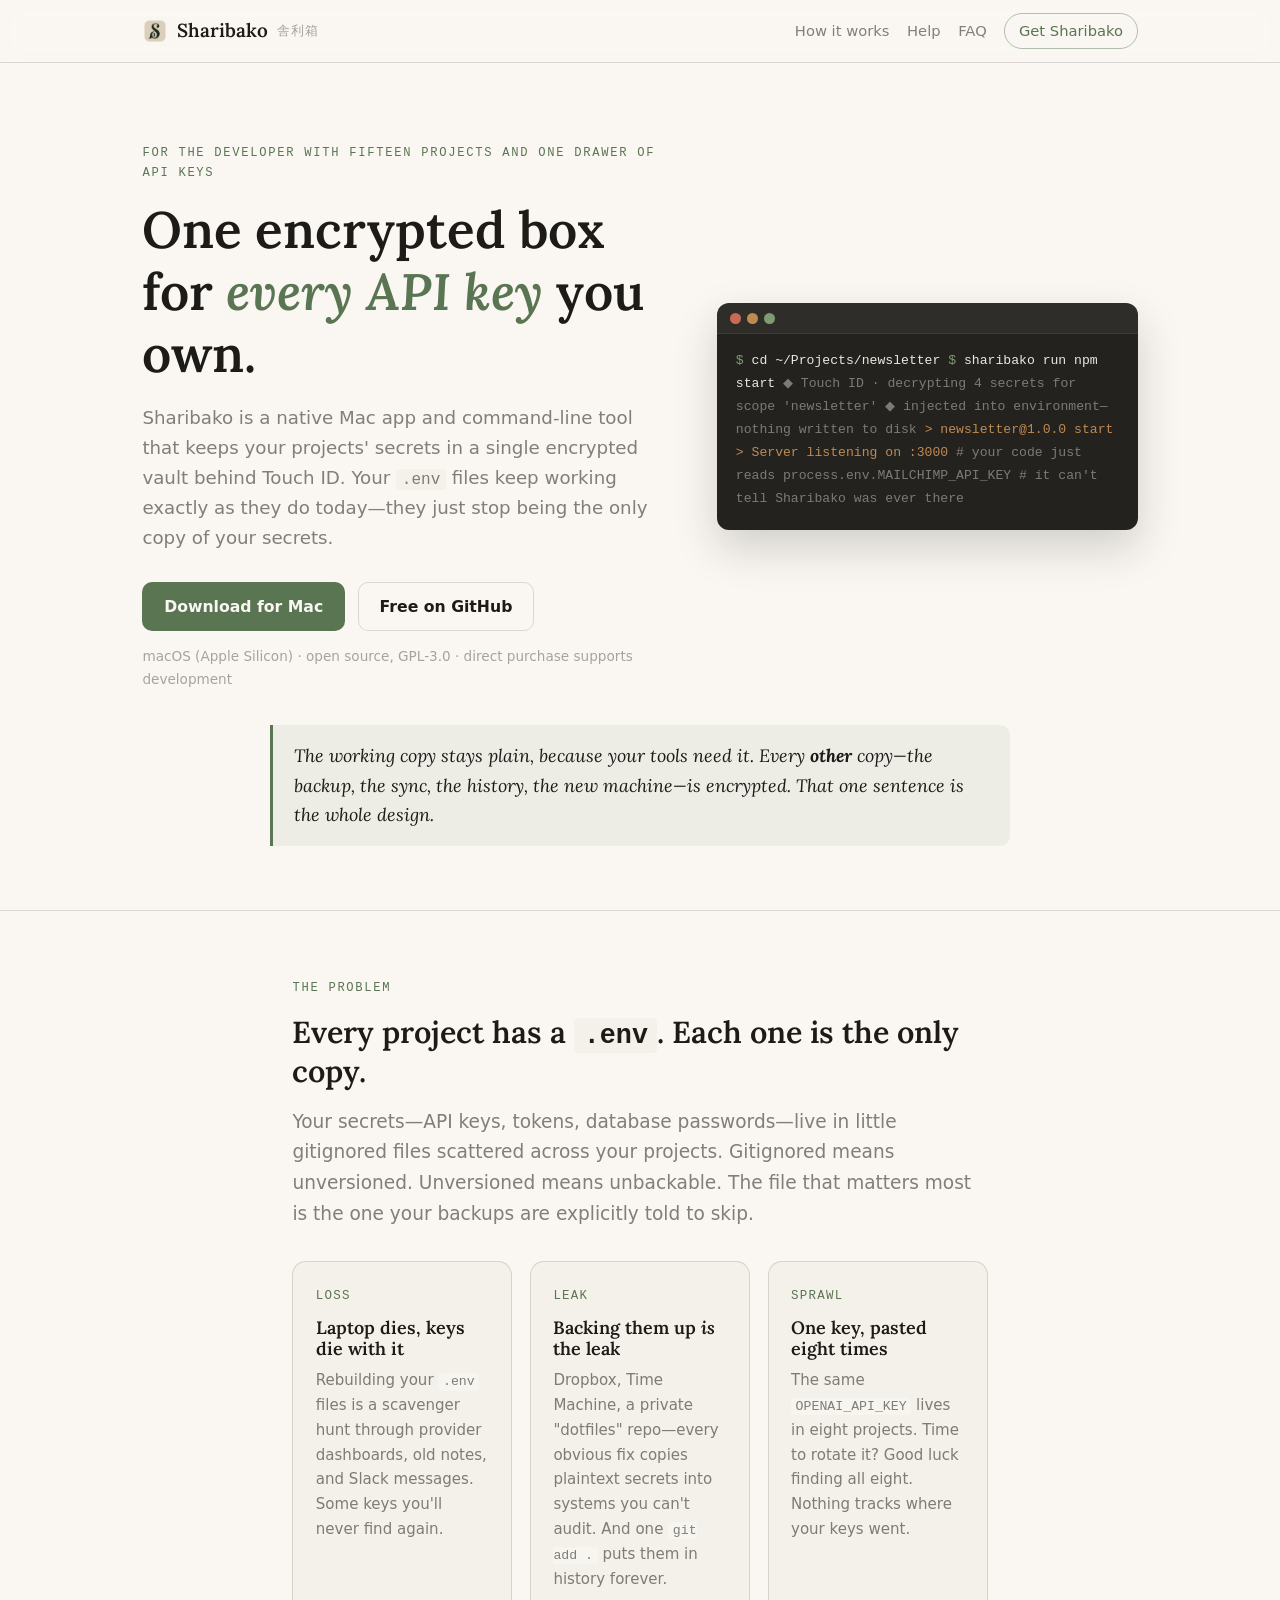
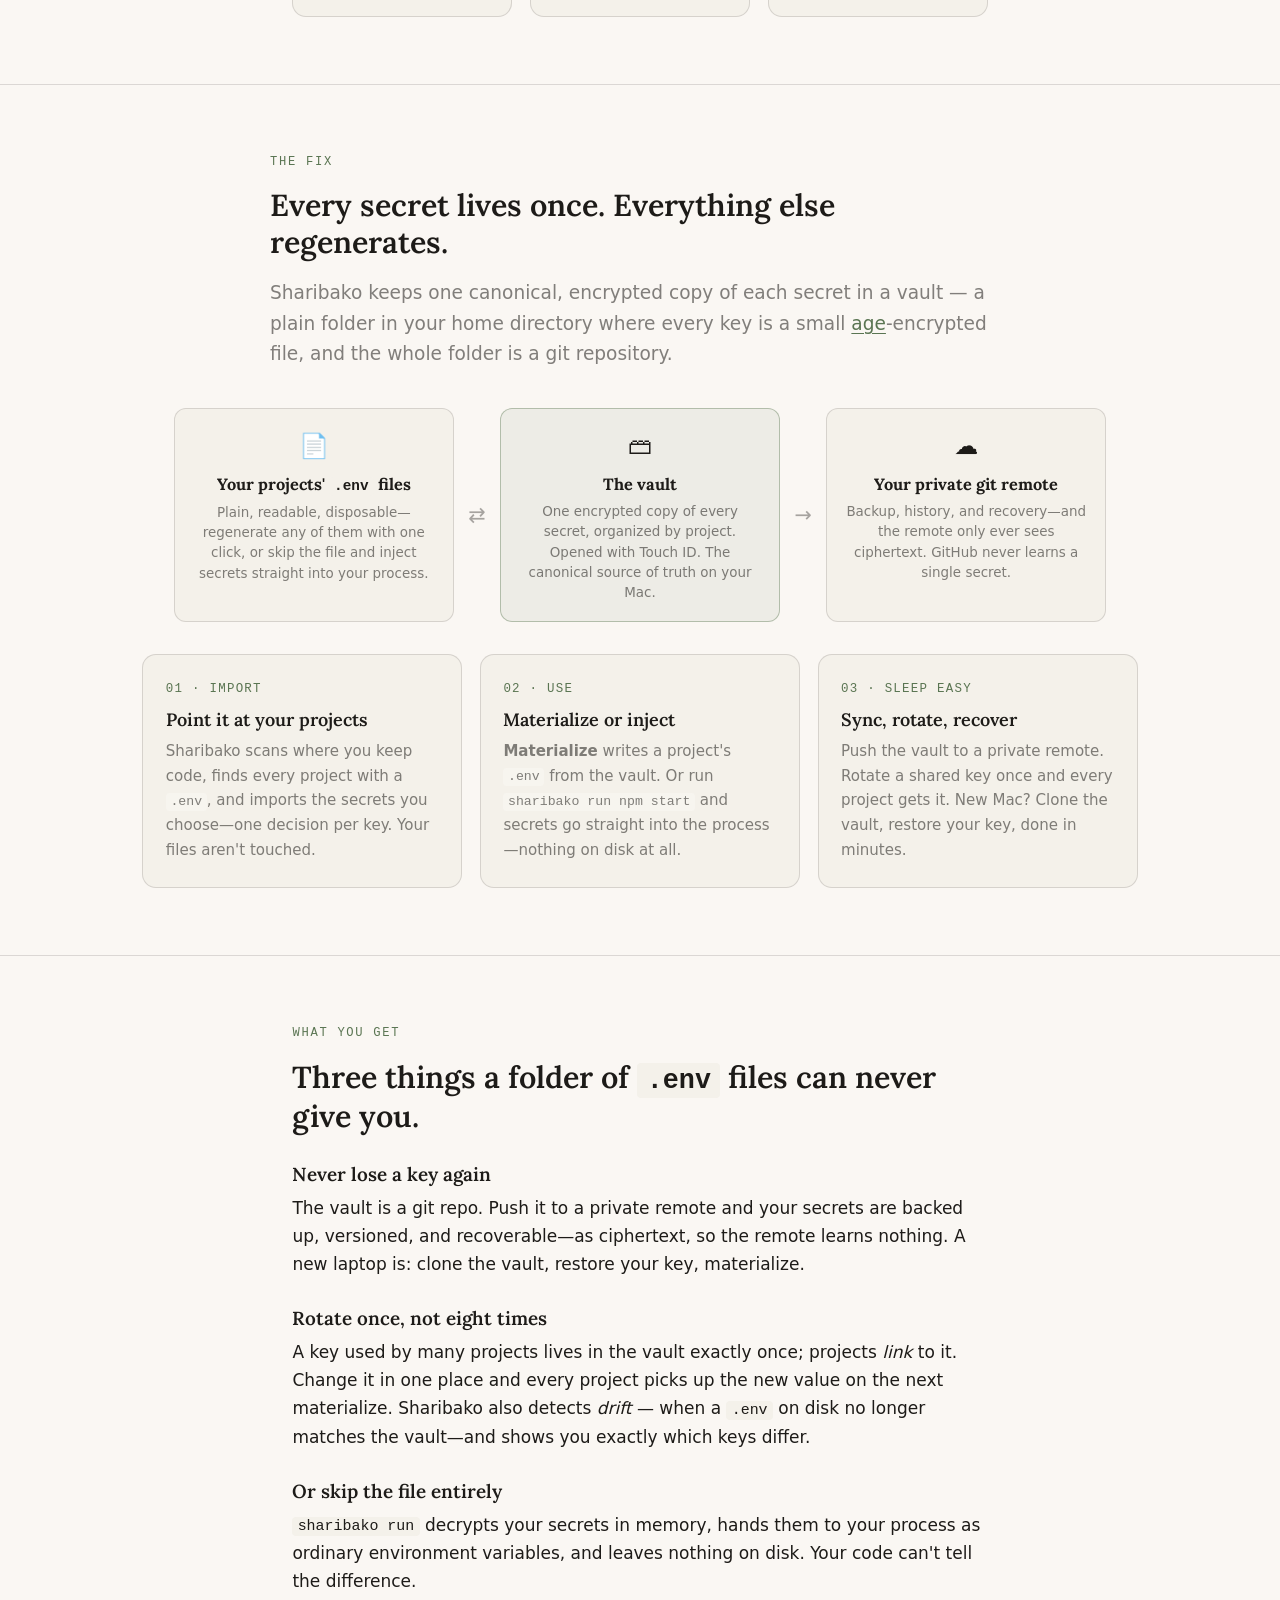
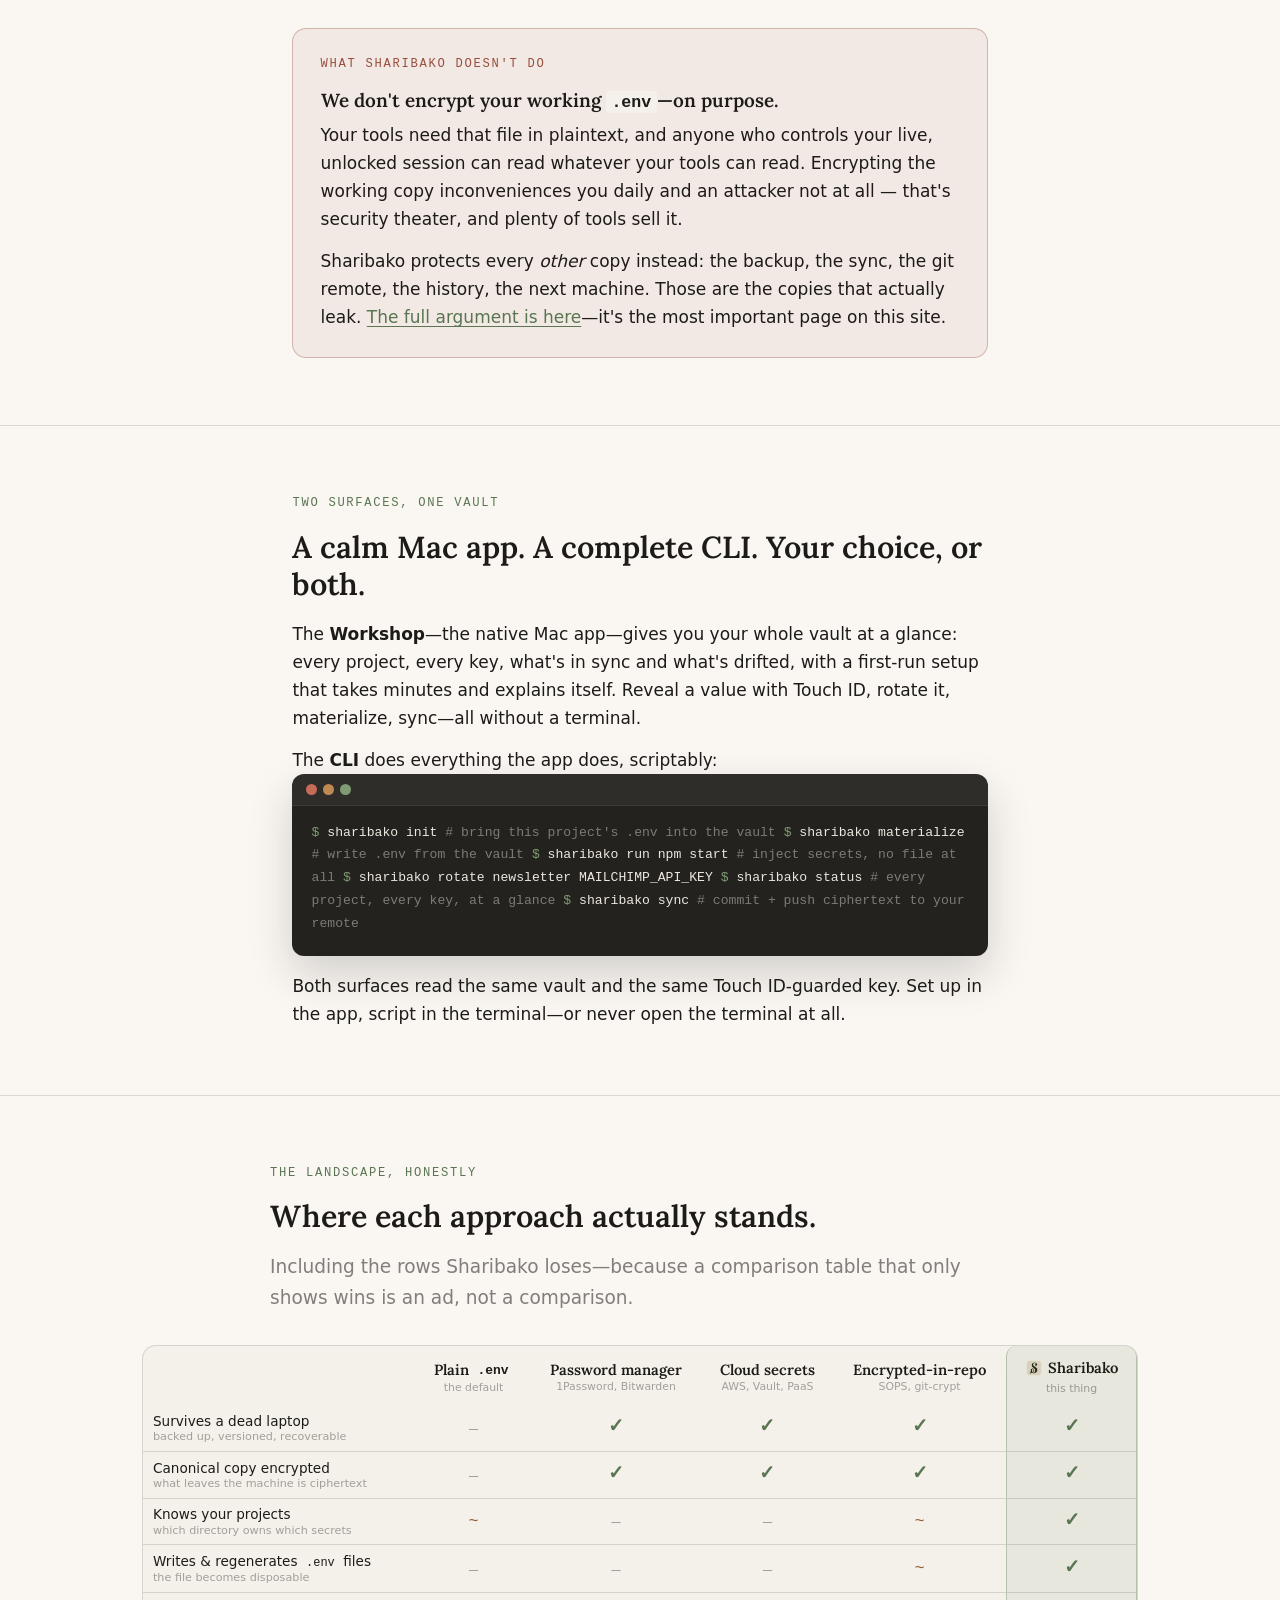
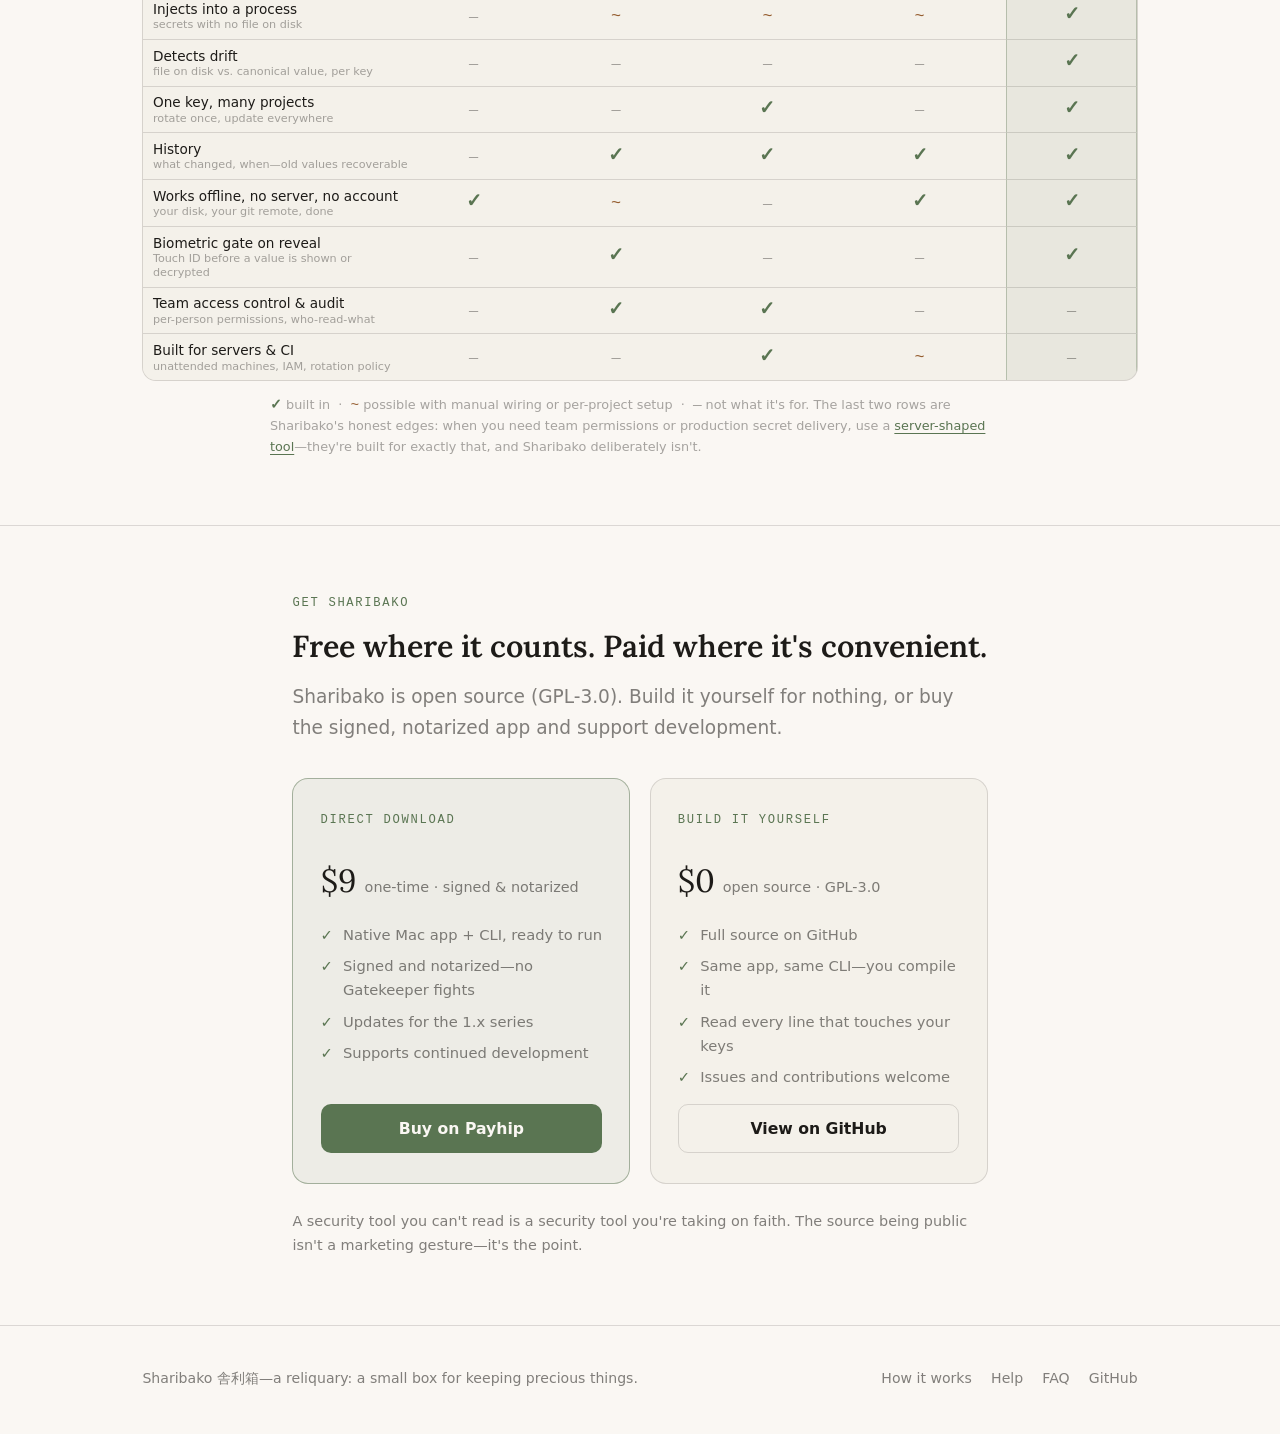
==== commit e4827091: "Chicago-style em dashes throughout — word—word, no spaces" ====
--- a/index.html
+++ b/index.html
@@ -3,10 +3,10 @@
 <head>
   <meta charset="UTF-8" />
   <meta name="viewport" content="width=device-width, initial-scale=1.0" />
-  <title>Sharibako — One encrypted box for every API key you own</title>
-  <meta name="description" content="A native Mac app and CLI that keeps your projects' API keys and .env secrets in one encrypted, git-backed vault behind Touch ID. Your .env files keep working — they just stop being the only copy. Free on GitHub or direct download." />
+  <title>Sharibako—One encrypted box for every API key you own</title>
+  <meta name="description" content="A native Mac app and CLI that keeps your projects' API keys and .env secrets in one encrypted, git-backed vault behind Touch ID. Your .env files keep working—they just stop being the only copy. Free on GitHub or direct download." />
   <meta property="og:type" content="website" />
-  <meta property="og:title" content="Sharibako — One encrypted box for every API key you own" />
+  <meta property="og:title" content="Sharibako—One encrypted box for every API key you own" />
   <meta property="og:description" content="Your .env files keep working exactly as they do today. They just stop being the only copy of your secrets." />
   <meta property="og:image" content="https://sharibako.sageframe.net/assets/icons/og-image.png" />
   <meta property="og:url" content="https://sharibako.sageframe.net" />
@@ -62,7 +62,7 @@
         <p class="sub">
           Sharibako is a native Mac app and command-line tool that keeps your projects'
           secrets in a single encrypted vault behind Touch&nbsp;ID. Your
-          <code>.env</code> files keep working exactly as they do today — they just
+          <code>.env</code> files keep working exactly as they do today—they just
           stop being the only copy of your secrets.
         </p>
         <div class="hero-actions">
@@ -77,7 +77,7 @@
           <div class="terminal-body"><span class="p">$</span> cd ~/Projects/newsletter
 <span class="p">$</span> sharibako run npm start
 <span class="c">◆ Touch ID · decrypting 4 secrets for scope 'newsletter'</span>
-<span class="c">◆ injected into environment — nothing written to disk</span>
+<span class="c">◆ injected into environment—nothing written to disk</span>
 
 <span class="k">&gt; newsletter@1.0.0 start</span>
 <span class="k">&gt; Server listening on :3000</span>
@@ -89,8 +89,8 @@
     </div>
     <div class="principle narrow">
       The working copy stays plain, because your tools need it.
-      Every <strong>other</strong> copy — the backup, the sync, the history, the
-      new machine — is encrypted. That one sentence is the whole design.
+      Every <strong>other</strong> copy—the backup, the sync, the history, the
+      new machine—is encrypted. That one sentence is the whole design.
     </div>
   </div>
 </div>
@@ -101,7 +101,7 @@
     <div class="kicker">The problem</div>
     <h2>Every project has a <code>.env</code>. Each one is the only copy.</h2>
     <p class="lede">
-      Your secrets — API keys, tokens, database passwords — live in little
+      Your secrets—API keys, tokens, database passwords—live in little
       gitignored files scattered across your projects. Gitignored means
       unversioned. Unversioned means unbackable. The file that matters most is
       the one your backups are explicitly told to skip.
@@ -117,7 +117,7 @@
       <div class="card">
         <div class="num">LEAK</div>
         <h3>Backing them up <em>is</em> the leak</h3>
-        <p>Dropbox, Time Machine, a private "dotfiles" repo — every obvious fix
+        <p>Dropbox, Time Machine, a private "dotfiles" repo—every obvious fix
         copies plaintext secrets into systems you can't audit. And one
         <code>git add .</code> puts them in history forever.</p>
       </div>
@@ -150,7 +150,7 @@
       <div class="flow-node">
         <div class="glyph">📄</div>
         <h4>Your projects' <code>.env</code> files</h4>
-        <p>Plain, readable, disposable — regenerate any of them with one click,
+        <p>Plain, readable, disposable—regenerate any of them with one click,
         or skip the file and inject secrets straight into your process.</p>
       </div>
       <div class="flow-arrow">⇄</div>
@@ -164,7 +164,7 @@
       <div class="flow-node">
         <div class="glyph">☁︎</div>
         <h4>Your private git remote</h4>
-        <p>Backup, history, and recovery — and the remote only ever sees
+        <p>Backup, history, and recovery—and the remote only ever sees
         ciphertext. GitHub never learns a single secret.</p>
       </div>
     </div>
@@ -174,7 +174,7 @@
         <div class="num">01 · IMPORT</div>
         <h3>Point it at your projects</h3>
         <p>Sharibako scans where you keep code, finds every project with a
-        <code>.env</code>, and imports the secrets you choose — one decision per
+        <code>.env</code>, and imports the secrets you choose—one decision per
         key. Your files aren't touched.</p>
       </div>
       <div class="card">
@@ -182,7 +182,7 @@
         <h3>Materialize or inject</h3>
         <p><strong>Materialize</strong> writes a project's <code>.env</code> from
         the vault. Or run <code>sharibako run npm start</code> and secrets go
-        straight into the process — nothing on disk at all.</p>
+        straight into the process—nothing on disk at all.</p>
       </div>
       <div class="card">
         <div class="num">03 · SLEEP EASY</div>
@@ -203,14 +203,14 @@
 
     <h3>Never lose a key again</h3>
     <p>The vault is a git repo. Push it to a private remote and your secrets are
-    backed up, versioned, and recoverable — as ciphertext, so the remote learns
+    backed up, versioned, and recoverable—as ciphertext, so the remote learns
     nothing. A new laptop is: clone the vault, restore your key, materialize.</p>
 
     <h3>Rotate once, not eight times</h3>
     <p>A key used by many projects lives in the vault exactly once; projects
     <em>link</em> to it. Change it in one place and every project picks up the
     new value on the next materialize. Sharibako also detects <em>drift</em> —
-    when a <code>.env</code> on disk no longer matches the vault — and shows you
+    when a <code>.env</code> on disk no longer matches the vault—and shows you
     exactly which keys differ.</p>
 
     <h3>Or skip the file entirely</h3>
@@ -220,7 +220,7 @@
 
     <div class="callout rust">
       <div class="kicker">What Sharibako doesn't do</div>
-      <h3>We don't encrypt your working <code>.env</code> — on purpose.</h3>
+      <h3>We don't encrypt your working <code>.env</code>—on purpose.</h3>
       <p>Your tools need that file in plaintext, and anyone who controls your
       live, unlocked session can read whatever your tools can read. Encrypting
       the working copy inconveniences you daily and an attacker not at all —
@@ -228,7 +228,7 @@
       <p>Sharibako protects every <em>other</em> copy instead: the backup, the
       sync, the git remote, the history, the next machine. Those are the copies
       that actually leak. <a href="how-it-works.html#theater">The full argument
-      is here</a> — it's the most important page on this site.</p>
+      is here</a>—it's the most important page on this site.</p>
     </div>
   </div>
 </section>
@@ -238,10 +238,10 @@
   <div class="page narrow">
     <div class="kicker">Two surfaces, one vault</div>
     <h2>A calm Mac app. A complete CLI. Your choice, or both.</h2>
-    <p>The <strong>Workshop</strong> — the native Mac app — gives you your whole
+    <p>The <strong>Workshop</strong>—the native Mac app—gives you your whole
     vault at a glance: every project, every key, what's in sync and what's
     drifted, with a first-run setup that takes minutes and explains itself.
-    Reveal a value with Touch&nbsp;ID, rotate it, materialize, sync — all
+    Reveal a value with Touch&nbsp;ID, rotate it, materialize, sync—all
     without a terminal.</p>
     <p>The <strong>CLI</strong> does everything the app does, scriptably:</p>
     <div class="terminal">
@@ -254,7 +254,7 @@
 <span class="p">$</span> sharibako sync          <span class="c"># commit + push ciphertext to your remote</span></div>
     </div>
     <p style="margin-top:1rem;">Both surfaces read the same vault and the same
-    Touch&nbsp;ID-guarded key. Set up in the app, script in the terminal — or
+    Touch&nbsp;ID-guarded key. Set up in the app, script in the terminal—or
     never open the terminal at all.</p>
   </div>
 </section>
@@ -265,7 +265,7 @@
     <div class="narrow">
       <div class="kicker">The landscape, honestly</div>
       <h2>Where each approach actually stands.</h2>
-      <p class="lede">Including the rows Sharibako loses — because a
+      <p class="lede">Including the rows Sharibako loses—because a
       comparison table that only shows wins is an ad, not a comparison.</p>
     </div>
 
@@ -339,7 +339,7 @@
             <td class="hero-col"><span class="mark yes">✓</span></td>
           </tr>
           <tr>
-            <th scope="row">History<small>what changed, when — old values recoverable</small></th>
+            <th scope="row">History<small>what changed, when—old values recoverable</small></th>
             <td><span class="mark no">—</span></td>
             <td><span class="mark yes">✓</span></td>
             <td><span class="mark yes">✓</span></td>
@@ -387,7 +387,7 @@
       <span class="mark no">—</span> not what it's for.
       The last two rows are Sharibako's honest edges: when you need team
       permissions or production secret delivery, use a
-      <a href="how-it-works.html#options">server-shaped tool</a> — they're
+      <a href="how-it-works.html#options">server-shaped tool</a>—they're
       built for exactly that, and Sharibako deliberately isn't.
     </p>
   </div>
@@ -408,7 +408,7 @@
         <div class="price">$9 <small>one-time · signed &amp; notarized</small></div>
         <ul>
           <li>Native Mac app + CLI, ready to run</li>
-          <li>Signed and notarized — no Gatekeeper fights</li>
+          <li>Signed and notarized—no Gatekeeper fights</li>
           <li>Updates for the 1.x series</li>
           <li>Supports continued development</li>
         </ul>
@@ -419,7 +419,7 @@
         <div class="price">$0 <small>open source · GPL-3.0</small></div>
         <ul>
           <li>Full source on GitHub</li>
-          <li>Same app, same CLI — you compile it</li>
+          <li>Same app, same CLI—you compile it</li>
           <li>Read every line that touches your keys</li>
           <li>Issues and contributions welcome</li>
         </ul>
@@ -429,14 +429,14 @@
 
     <p style="margin-top:1.6rem; font-size:0.9rem; color:var(--ink-faint);">
       A security tool you can't read is a security tool you're taking on faith.
-      The source being public isn't a marketing gesture — it's the point.
+      The source being public isn't a marketing gesture—it's the point.
     </p>
   </div>
 </section>
 
 <footer class="site-footer">
   <div class="footer-inner">
-    <div>Sharibako <span class="kanji">舎利箱</span> — a reliquary: a small box for keeping precious things.</div>
+    <div>Sharibako <span class="kanji">舎利箱</span>—a reliquary: a small box for keeping precious things.</div>
     <div class="footer-links">
       <a href="how-it-works.html">How it works</a>
       <a href="help.html">Help</a>
--- a/assets/css/site.css
+++ b/assets/css/site.css
@@ -420,9 +420,9 @@
 /* ---------- comparison matrix ---------- */
 
 .compare-wrap {
-  margin-top: 2.4rem;
+  margin-top: 2rem;
   border: 1px solid var(--hairline);
-  border-radius: 16px;
+  border-radius: 14px;
   background: var(--ground-deep);
   overflow-x: auto;
   -webkit-overflow-scrolling: touch;
@@ -431,11 +431,12 @@
   border-collapse: separate;
   border-spacing: 0;
   width: 100%;
-  min-width: 760px;
-  font-size: 0.92rem;
+  min-width: 640px;
+  font-size: 0.85rem;
+  line-height: 1.35;
 }
 .compare th, .compare td {
-  padding: 0.72rem 1rem;
+  padding: 0.42rem 0.6rem;
   text-align: center;
   border-bottom: 1px solid var(--hairline);
   vertical-align: middle;
@@ -443,25 +444,27 @@
 .compare tr:last-child th, .compare tr:last-child td { border-bottom: none; }
 .compare thead th {
   font-family: var(--serif);
-  font-size: 0.98rem;
+  font-size: 0.92rem;
   font-weight: 600;
-  padding-top: 1.2rem;
-  padding-bottom: 0.9rem;
+  padding-top: 0.8rem;
+  padding-bottom: 0.6rem;
+  line-height: 1.2;
 }
 .compare thead .col-note {
   display: block;
   font-family: var(--sans);
-  font-size: 0.72rem;
+  font-size: 0.68rem;
   font-weight: 400;
   color: var(--ink-ghost);
-  margin-top: 0.15rem;
+  margin-top: 0.1rem;
 }
 .compare tbody th {
   text-align: left;
   font-weight: 500;
   font-family: var(--sans);
   color: var(--ink);
-  min-width: 220px;
+  min-width: 180px;
+  max-width: 240px;
   position: sticky;
   left: 0;
   background: var(--ground-deep);
@@ -470,7 +473,8 @@
 .compare tbody th small {
   display: block;
   font-weight: 400;
-  font-size: 0.76rem;
+  font-size: 0.7rem;
+  line-height: 1.25;
   color: var(--ink-ghost);
 }
 /* the Sharibako column */
@@ -483,18 +487,18 @@
 .compare thead .hero-col .badge {
   display: inline-flex;
   align-items: center;
-  gap: 0.35rem;
-}
-.compare thead .hero-col img { width: 20px; height: 20px; border-radius: 5px; display: inline-block; }
-
-.mark { font-family: var(--mono); font-size: 0.95rem; }
+  gap: 0.3rem;
+}
+.compare thead .hero-col img { width: 18px; height: 18px; border-radius: 4px; display: inline-block; }
+
+.mark { font-family: var(--mono); font-size: 1.2rem; line-height: 1; }
 .mark.yes { color: var(--accent); font-weight: 700; }
-.mark.part { color: var(--umber); }
-.mark.no { color: var(--ink-ghost); }
+.mark.part { color: var(--umber); font-size: 1.05rem; }
+.mark.no { color: var(--ink-ghost); font-size: 0.95rem; }
 
 .compare-foot {
-  font-size: 0.82rem;
+  font-size: 0.8rem;
   color: var(--ink-ghost);
-  margin-top: 0.9rem;
-}
-.compare-foot .mark { font-size: 0.85rem; }
+  margin-top: 0.8rem;
+}
+.compare-foot .mark { font-size: 0.9rem; }
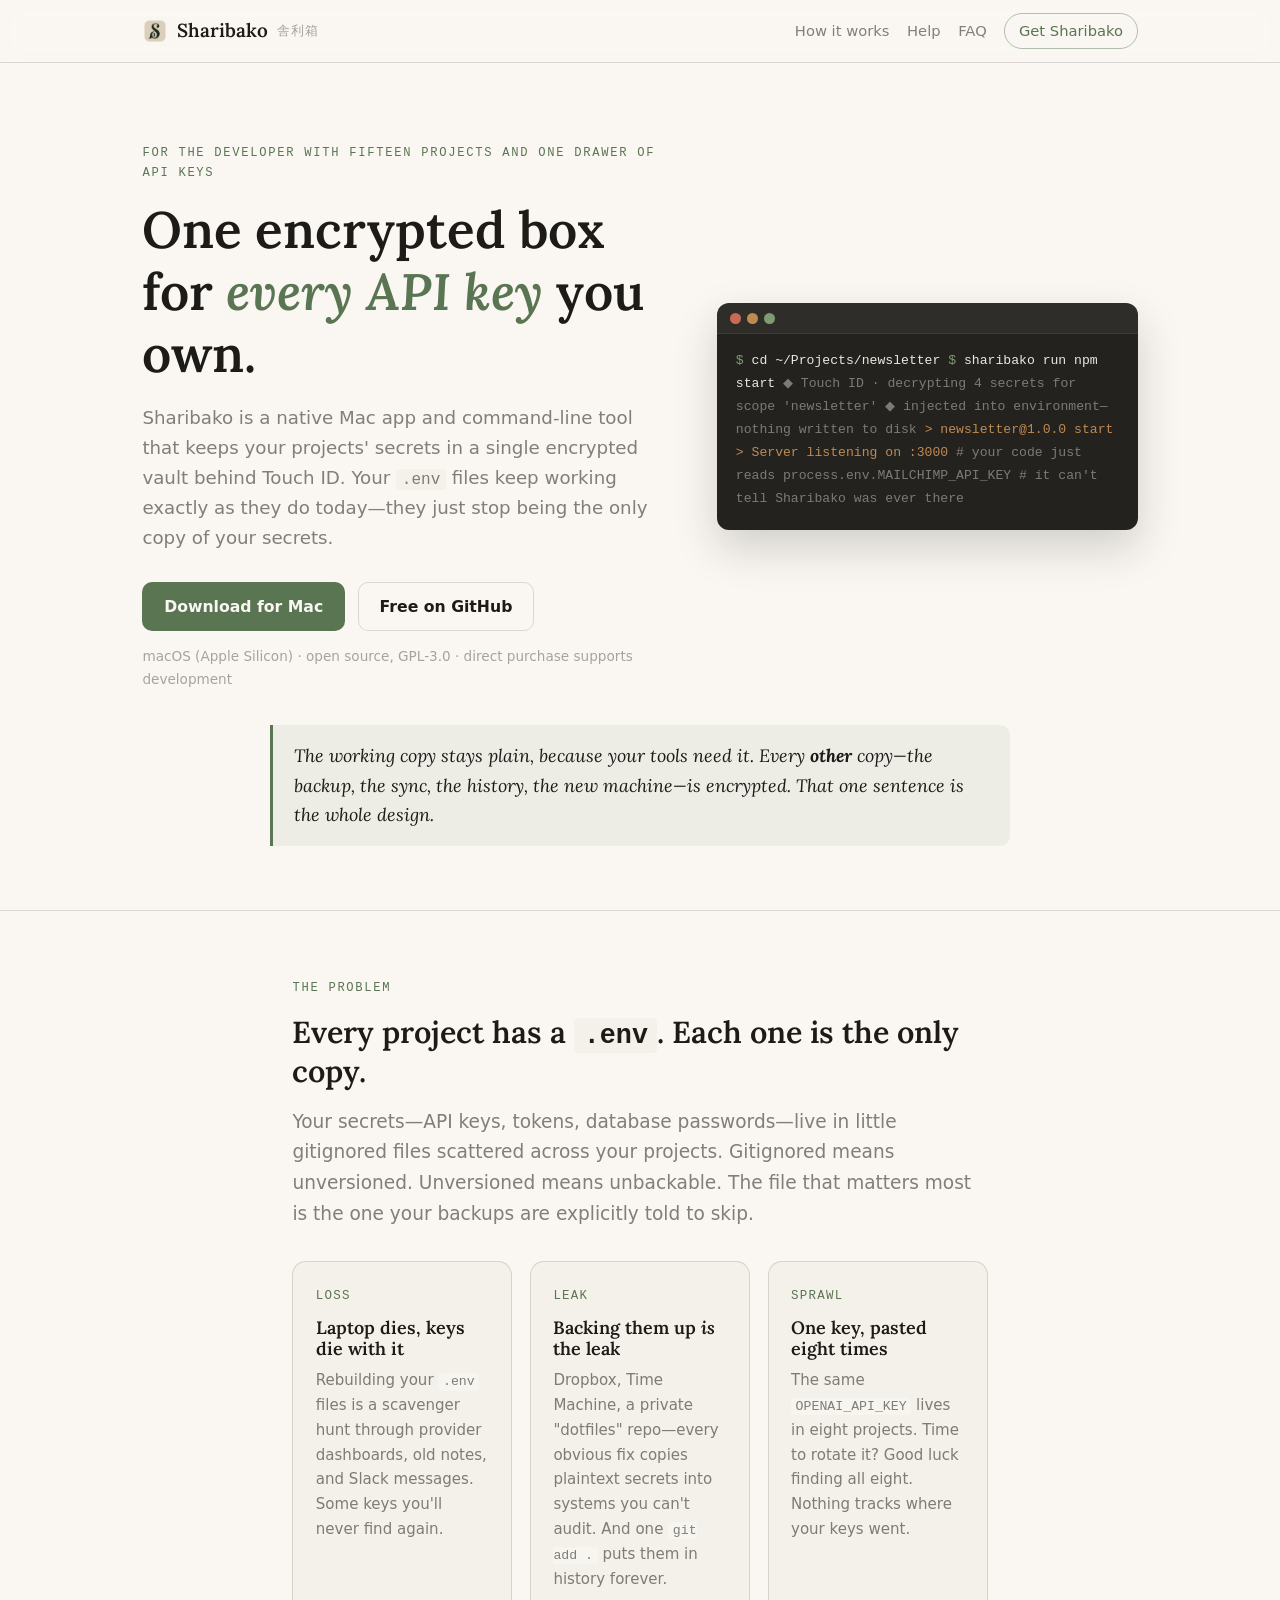
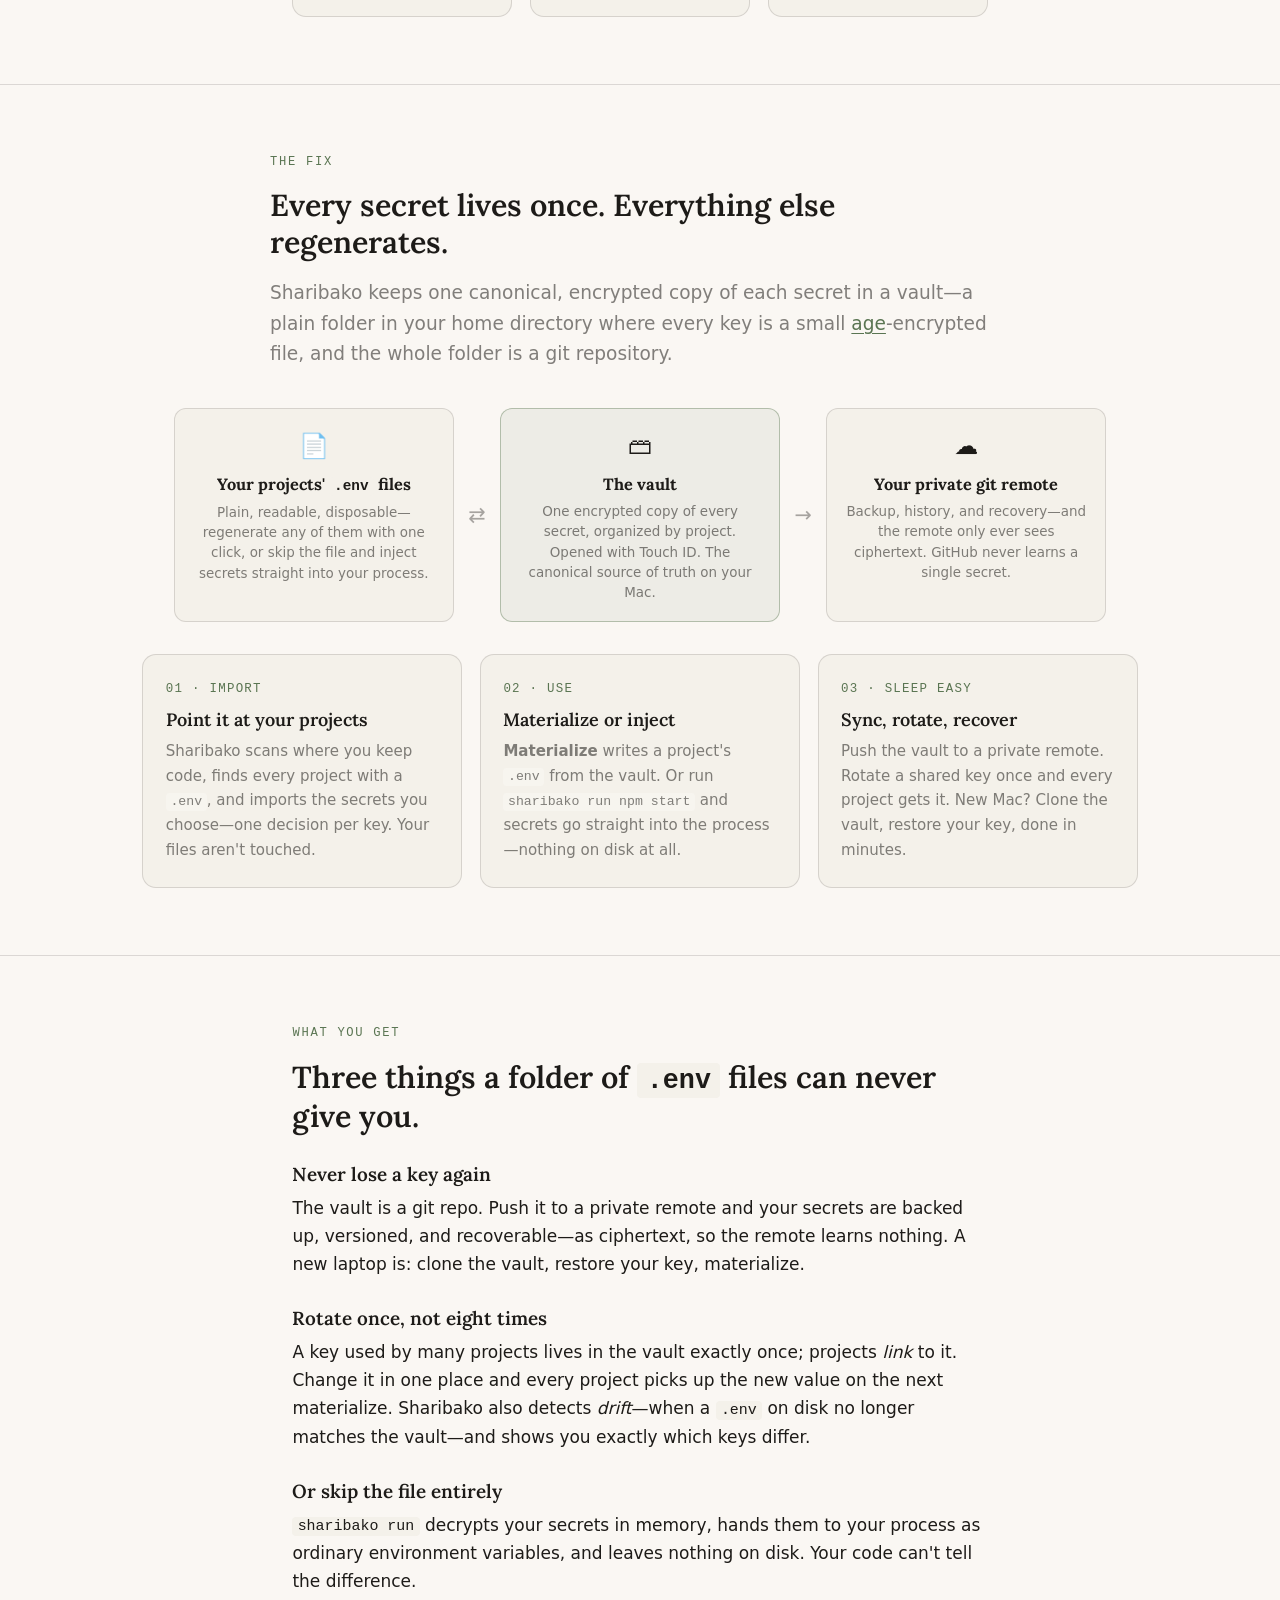
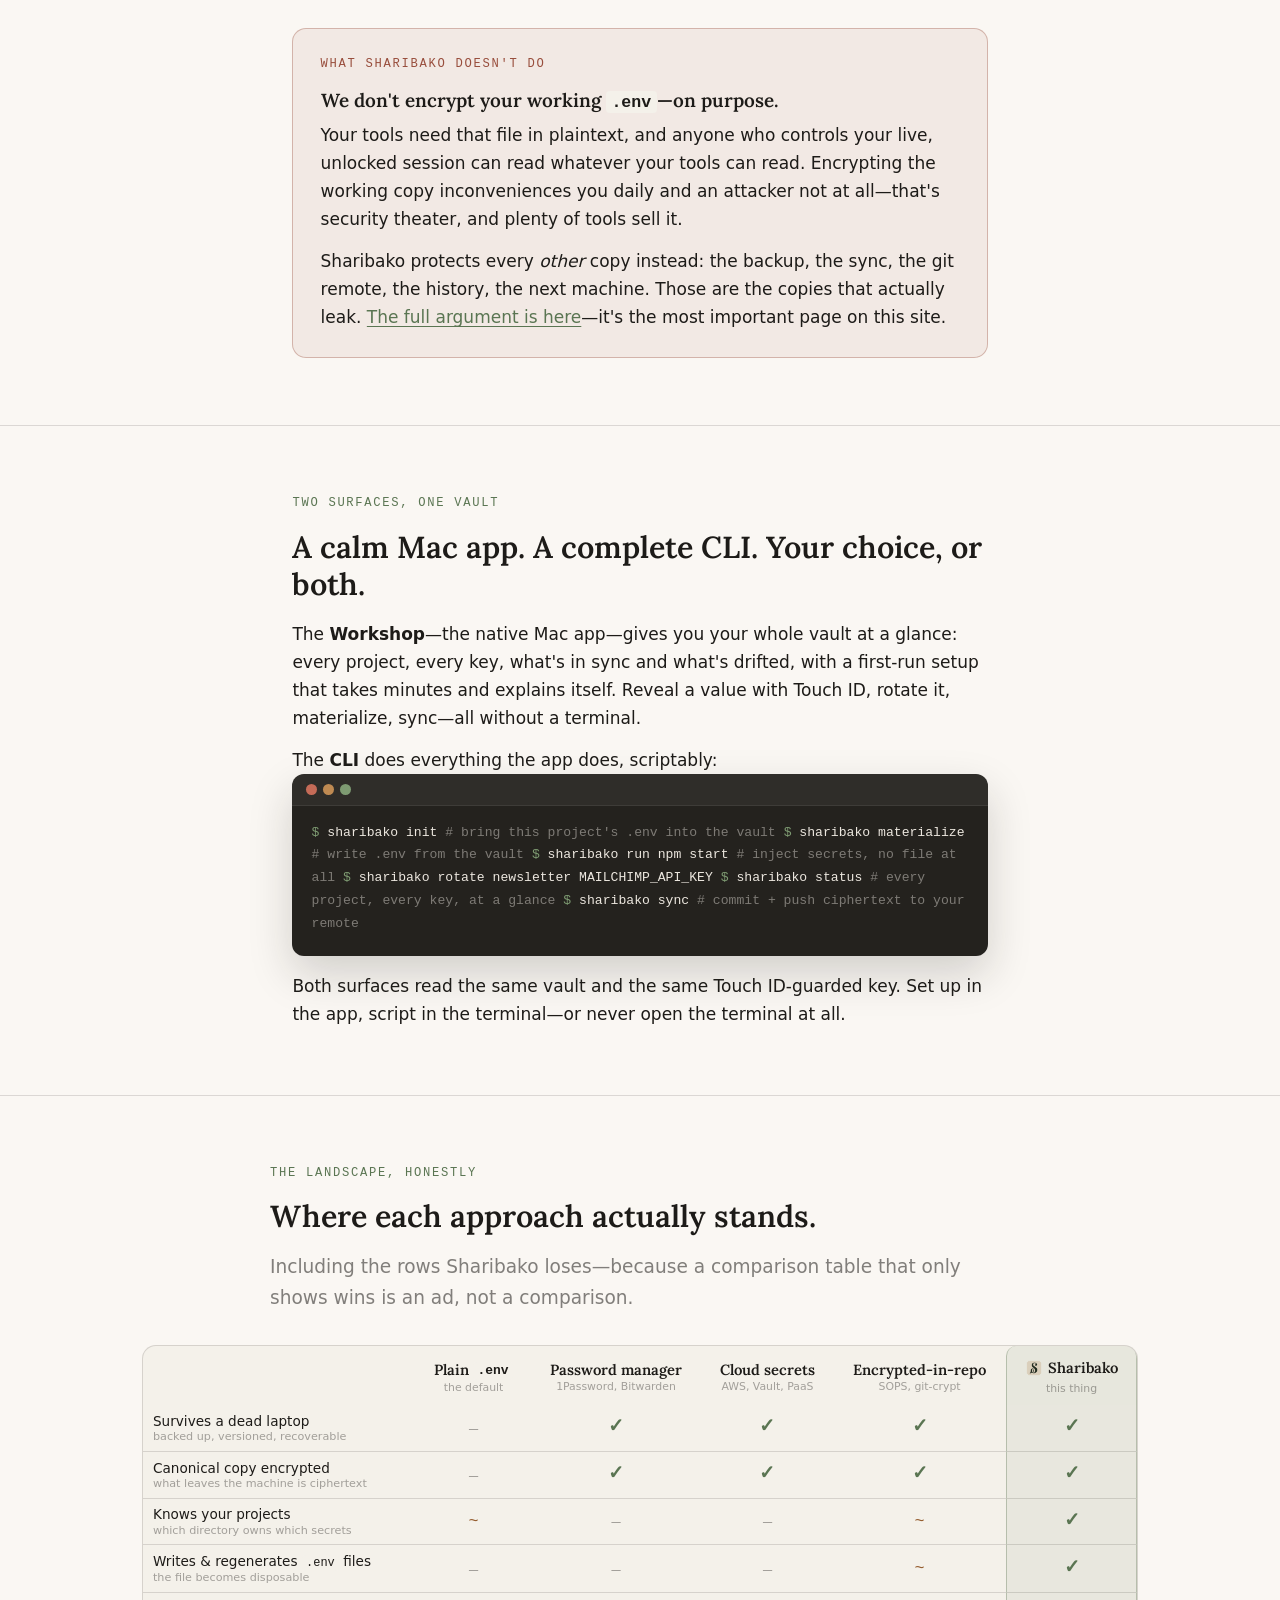
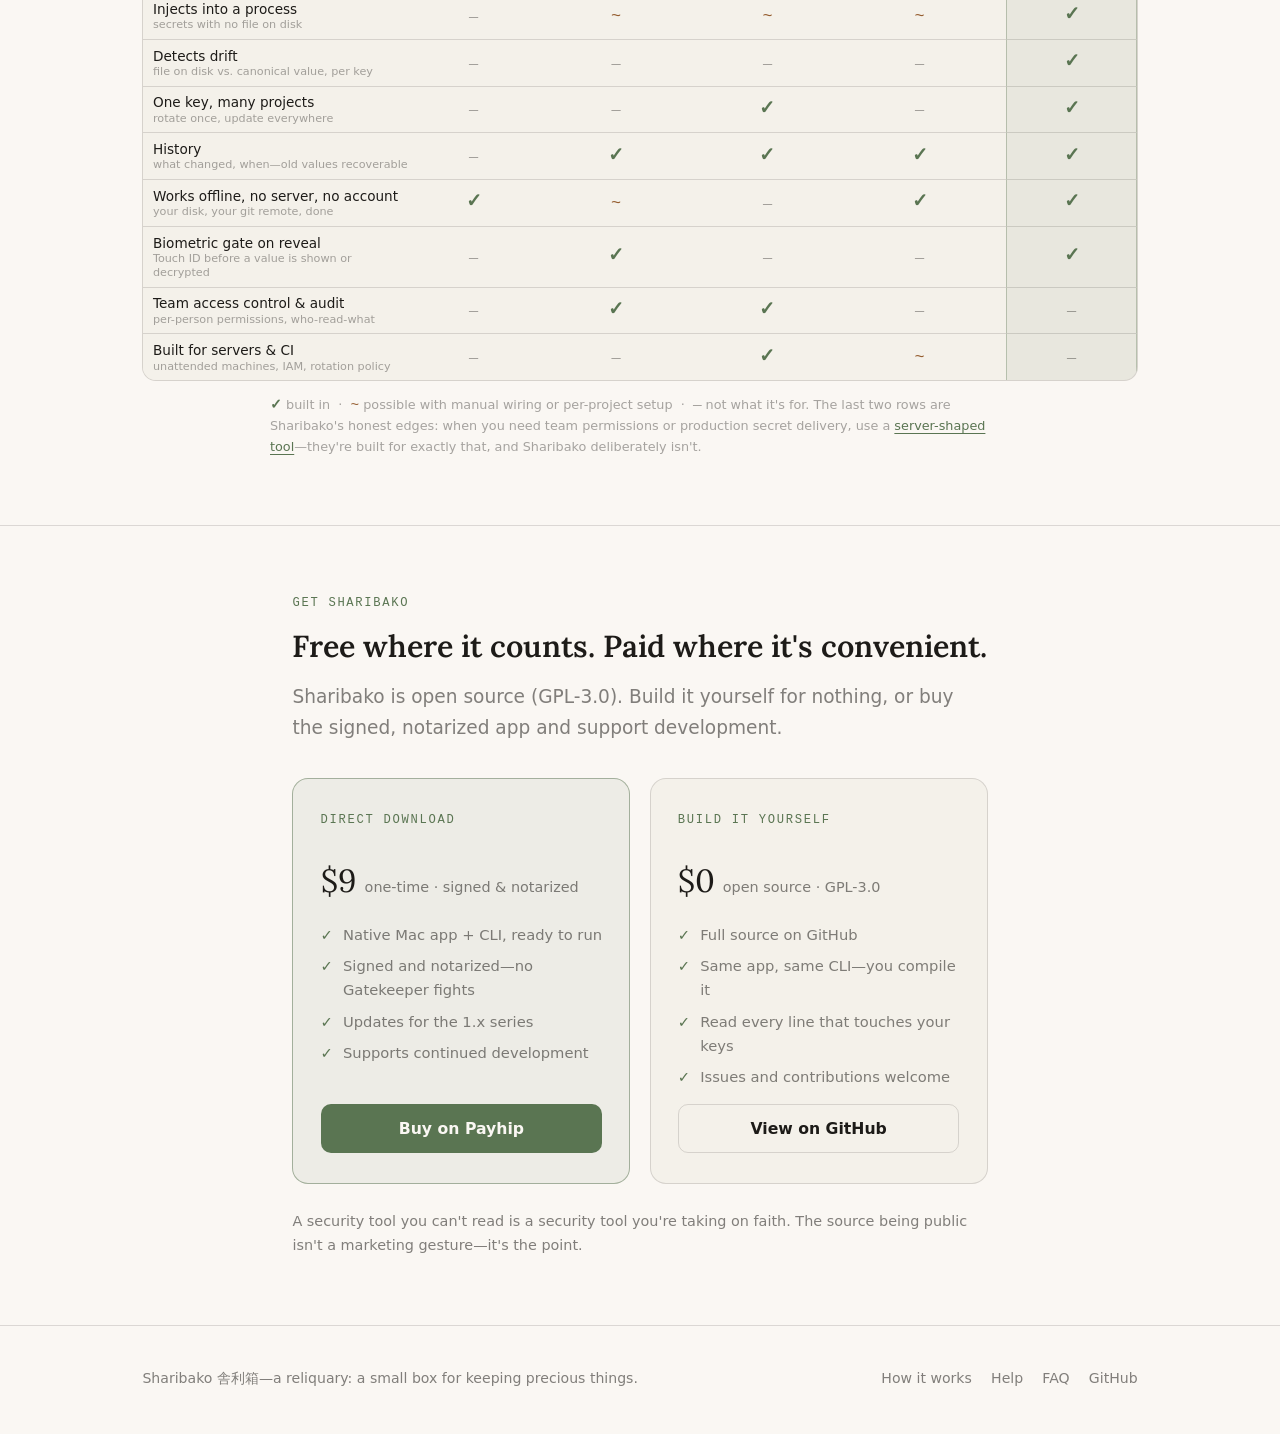
==== commit d250bb6c: "em dashes: catch line-boundary stragglers" ====
--- a/index.html
+++ b/index.html
@@ -139,8 +139,7 @@
       <div class="kicker">The fix</div>
       <h2>Every secret lives once. Everything else regenerates.</h2>
       <p class="lede">
-        Sharibako keeps one canonical, encrypted copy of each secret in a vault —
-        a plain folder in your home directory where every key is a small
+        Sharibako keeps one canonical, encrypted copy of each secret in a vault—a plain folder in your home directory where every key is a small
         <a href="https://age-encryption.org" target="_blank" rel="noopener">age</a>-encrypted
         file, and the whole folder is a git repository.
       </p>
@@ -209,8 +208,7 @@
     <h3>Rotate once, not eight times</h3>
     <p>A key used by many projects lives in the vault exactly once; projects
     <em>link</em> to it. Change it in one place and every project picks up the
-    new value on the next materialize. Sharibako also detects <em>drift</em> —
-    when a <code>.env</code> on disk no longer matches the vault—and shows you
+    new value on the next materialize. Sharibako also detects <em>drift</em>—when a <code>.env</code> on disk no longer matches the vault—and shows you
     exactly which keys differ.</p>
 
     <h3>Or skip the file entirely</h3>
@@ -223,8 +221,7 @@
       <h3>We don't encrypt your working <code>.env</code>—on purpose.</h3>
       <p>Your tools need that file in plaintext, and anyone who controls your
       live, unlocked session can read whatever your tools can read. Encrypting
-      the working copy inconveniences you daily and an attacker not at all —
-      that's security theater, and plenty of tools sell it.</p>
+      the working copy inconveniences you daily and an attacker not at all—that's security theater, and plenty of tools sell it.</p>
       <p>Sharibako protects every <em>other</em> copy instead: the backup, the
       sync, the git remote, the history, the next machine. Those are the copies
       that actually leak. <a href="how-it-works.html#theater">The full argument
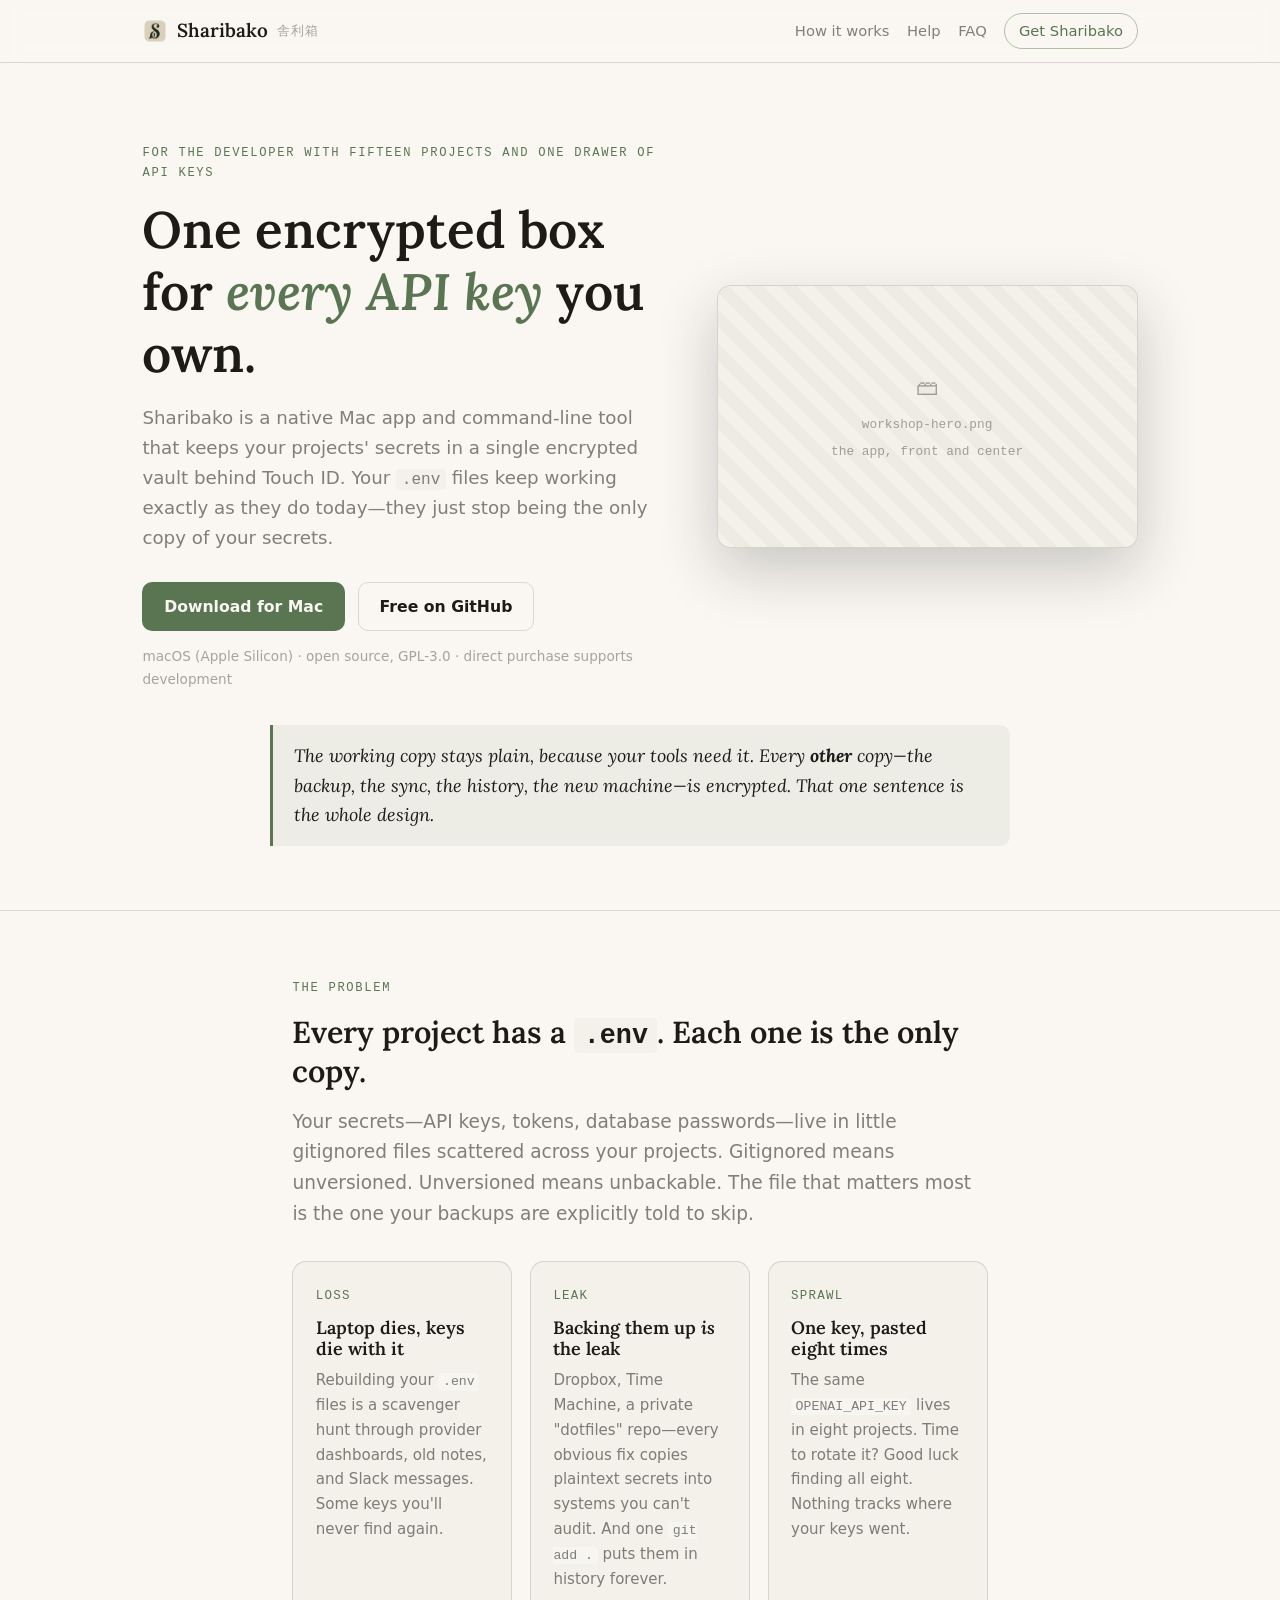
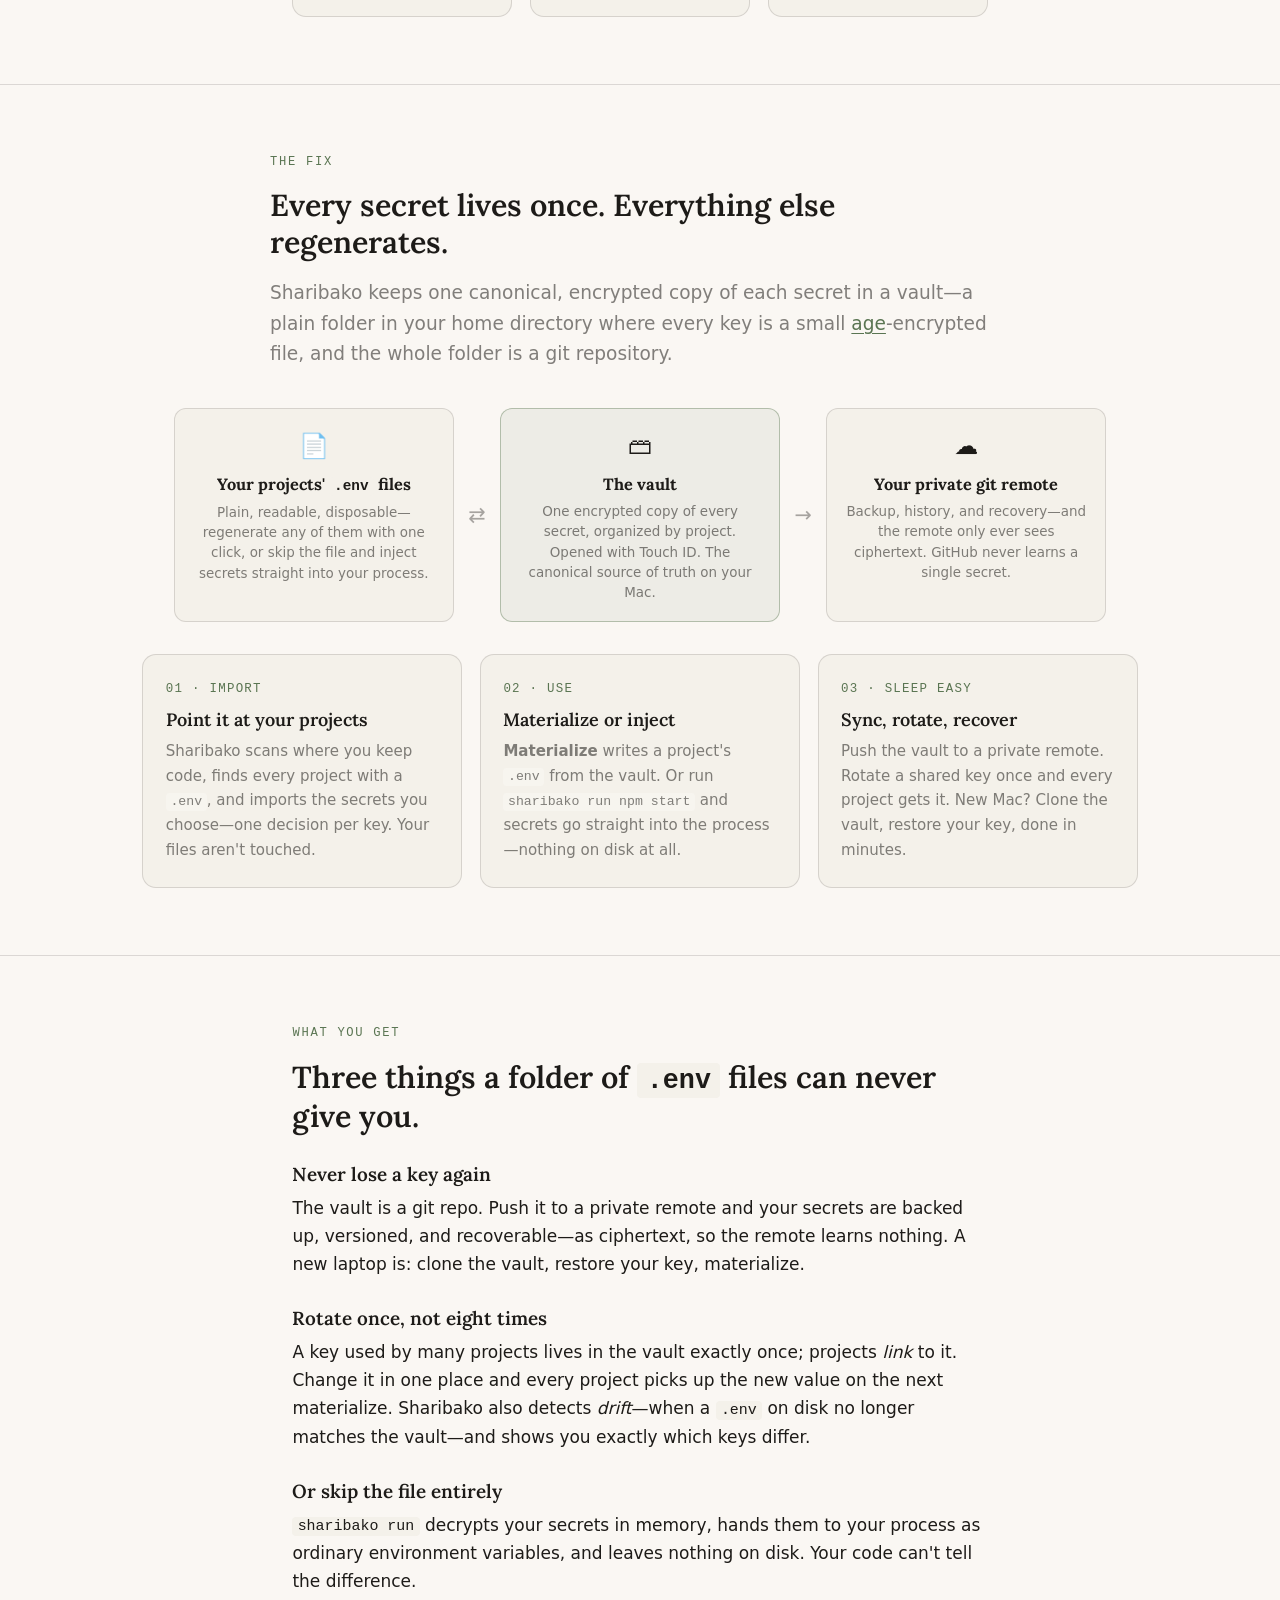
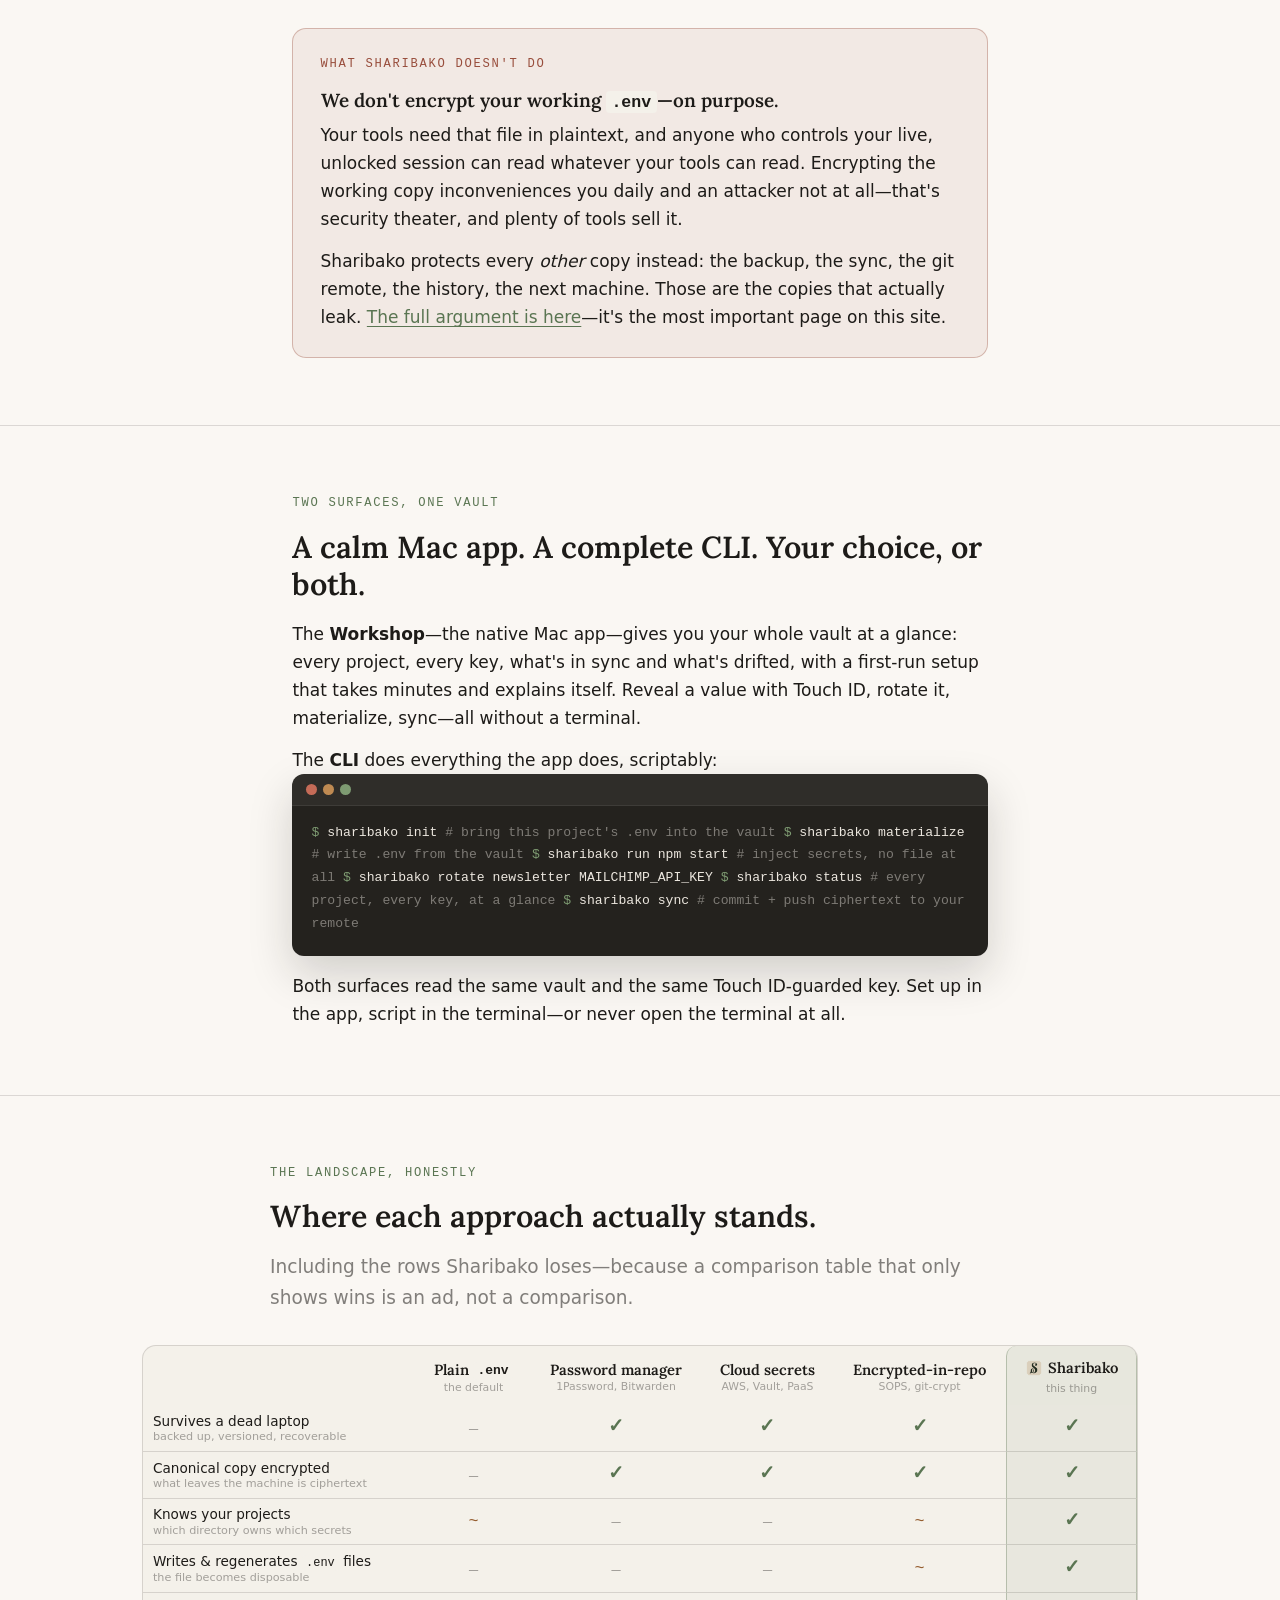
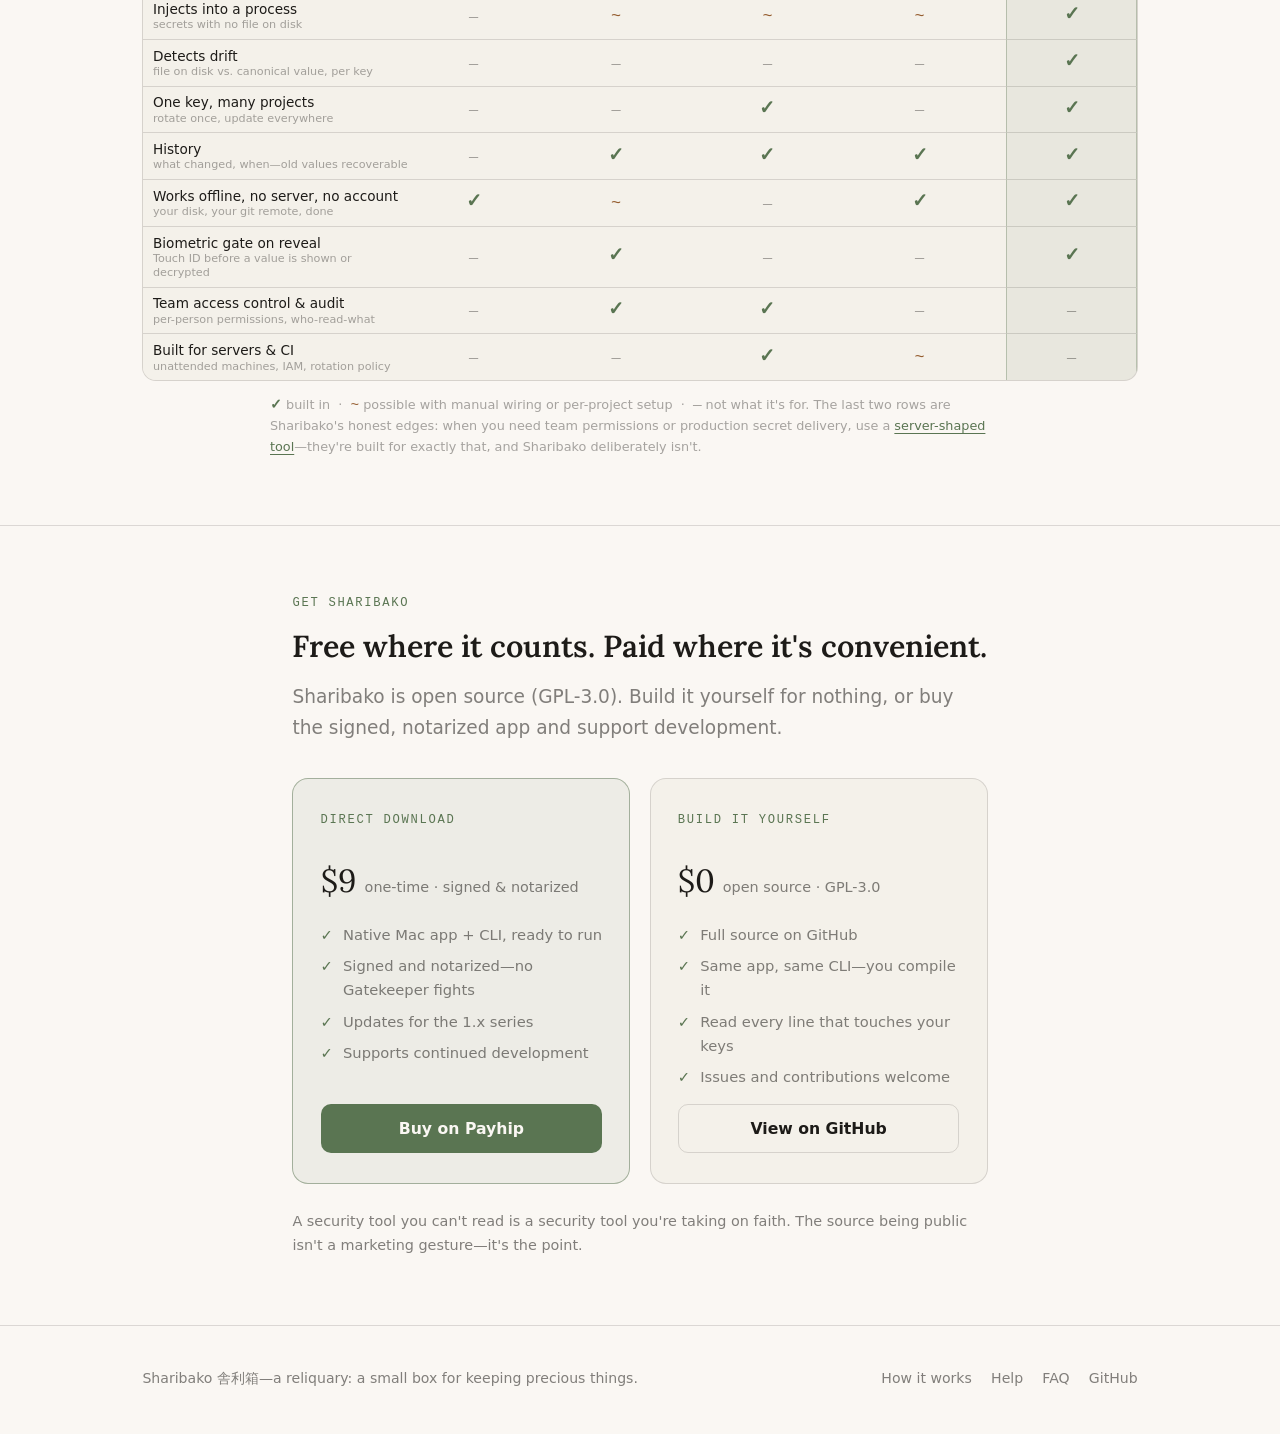
==== commit 396f56ae: "screenshots: hero + help walkthrough slots with graceful placeholders Landing hero right column is n" ====
--- a/index.html
+++ b/index.html
@@ -72,19 +72,13 @@
         <p class="hero-note">macOS (Apple Silicon) · open source, GPL-3.0 · direct purchase supports development</p>
       </div>
       <div>
-        <div class="terminal" aria-label="Terminal example">
-          <div class="terminal-bar"><span></span><span></span><span></span></div>
-          <div class="terminal-body"><span class="p">$</span> cd ~/Projects/newsletter
-<span class="p">$</span> sharibako run npm start
-<span class="c">◆ Touch ID · decrypting 4 secrets for scope 'newsletter'</span>
-<span class="c">◆ injected into environment—nothing written to disk</span>
-
-<span class="k">&gt; newsletter@1.0.0 start</span>
-<span class="k">&gt; Server listening on :3000</span>
-
-<span class="c"># your code just reads process.env.MAILCHIMP_API_KEY</span>
-<span class="c"># it can't tell Sharibako was ever there</span></div>
-        </div>
+        <!-- Hero screenshot. Drop the real window capture at
+             assets/img/workshop-hero.png (≈1600px wide, retina) and it
+             replaces this placeholder automatically. -->
+        <figure class="shot hero-shot">
+          <img src="assets/img/workshop-hero.png" alt="The Sharibako Workshop: a three-pane Mac window showing project scopes, their secrets, and the action panel"
+               onerror="this.parentElement.innerHTML='&lt;div class=\'shot-placeholder\'&gt;&lt;span class=\'big\'&gt;🗃&lt;/span&gt;&lt;span&gt;workshop-hero.png&lt;/span&gt;&lt;span&gt;the app, front and center&lt;/span&gt;&lt;/div&gt;';" />
+        </figure>
       </div>
     </div>
     <div class="principle narrow">
--- a/assets/css/site.css
+++ b/assets/css/site.css
@@ -502,3 +502,66 @@
   margin-top: 0.8rem;
 }
 .compare-foot .mark { font-size: 0.9rem; }
+
+/* ---------- screenshots ---------- */
+
+.shot {
+  border-radius: 14px;
+  overflow: hidden;
+  border: 1px solid var(--hairline);
+  box-shadow: 0 22px 60px rgba(29, 27, 24, 0.22);
+  background: var(--ground-deep);
+}
+.shot img { width: 100%; display: block; }
+@media (prefers-color-scheme: dark) {
+  .shot { box-shadow: 0 22px 60px rgba(0, 0, 0, 0.5); }
+}
+
+/* hero right column becomes the app shot; drop the terminal to a strip below */
+.hero-shot { margin-top: 0; }
+
+.shot-figure { margin: 2rem 0 0.6rem; }
+.shot-figure figcaption {
+  font-size: 0.85rem;
+  color: var(--ink-ghost);
+  margin-top: 0.7rem;
+  text-align: center;
+}
+
+/* walkthrough: alternating shot + note */
+.walk { margin-top: 2.4rem; }
+.walk-step {
+  display: grid;
+  grid-template-columns: 1fr 1fr;
+  gap: 2rem;
+  align-items: center;
+  margin-bottom: 3rem;
+}
+.walk-step:nth-child(even) .walk-shot { order: 2; }
+@media (max-width: 780px) { .walk-step { grid-template-columns: 1fr; } .walk-step:nth-child(even) .walk-shot { order: 0; } }
+.walk-note .step-n {
+  font-family: var(--mono);
+  font-size: 0.78rem;
+  letter-spacing: 0.1em;
+  color: var(--accent);
+}
+.walk-note h3 { margin-top: 0.3rem; }
+
+/* placeholder shown until a real screenshot is dropped in */
+.shot-placeholder {
+  aspect-ratio: 16 / 10;
+  display: flex;
+  flex-direction: column;
+  align-items: center;
+  justify-content: center;
+  gap: 0.4rem;
+  color: var(--ink-ghost);
+  font-family: var(--mono);
+  font-size: 0.8rem;
+  background:
+    repeating-linear-gradient(45deg, transparent, transparent 12px,
+      color-mix(in srgb, var(--accent) 5%, transparent) 12px,
+      color-mix(in srgb, var(--accent) 5%, transparent) 24px),
+    var(--ground-deep);
+}
+.shot-placeholder .big { font-size: 1.4rem; }
